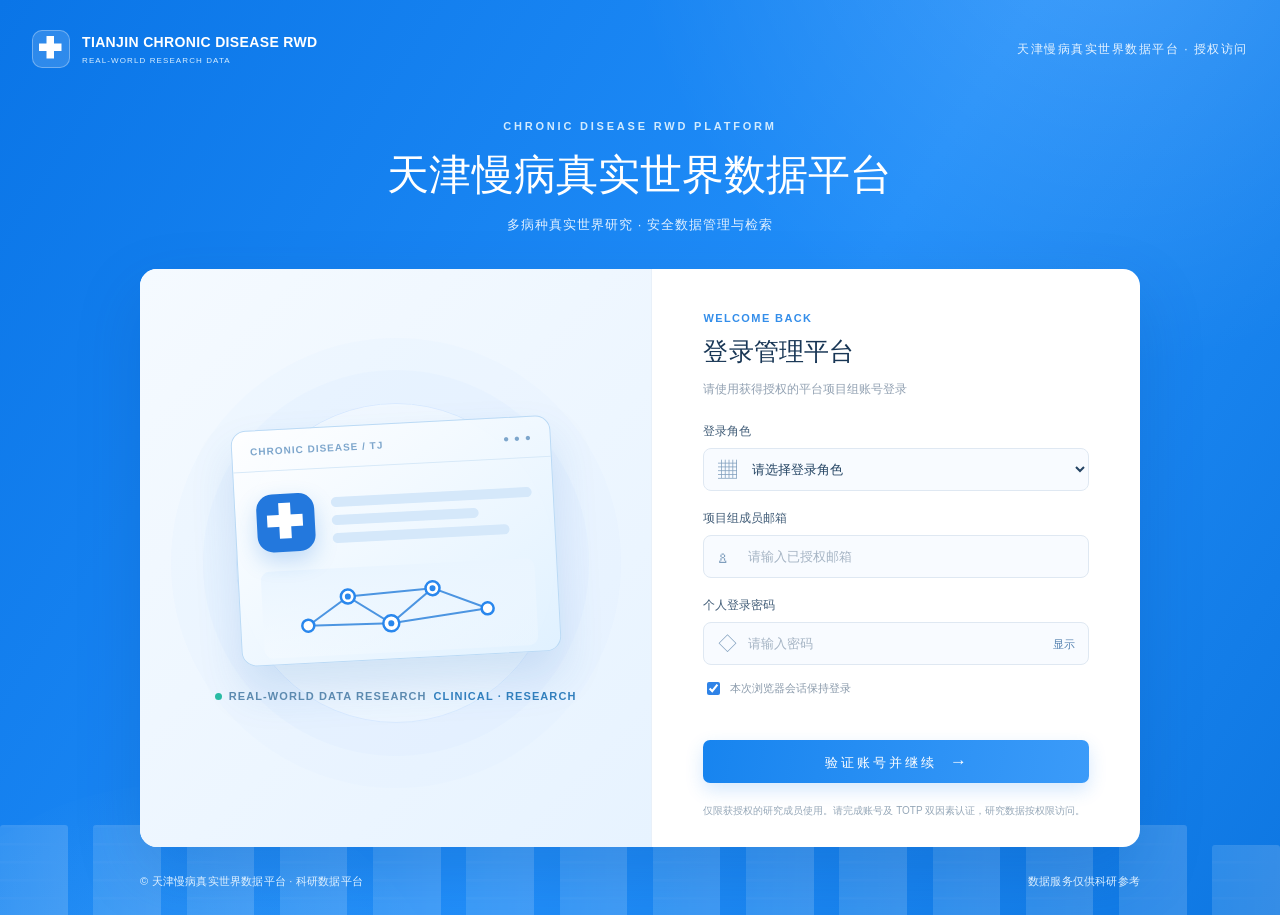
==== clinical-preview/index.html @ 1dfb53e5 "feat: rebuild clinical sample importer for exactly 50000 rows and 50 visible fields" ====
<!doctype html>
<html lang="zh-CN">
<head>
<meta charset="utf-8"><meta name="viewport" content="width=device-width, initial-scale=1">
<meta name="robots" content="noindex,nofollow"><meta name="referrer" content="no-referrer">
<meta http-equiv="Content-Security-Policy" content="default-src 'self'; script-src 'self'; style-src 'self' 'unsafe-inline'; img-src 'self' data:; connect-src https://orptyvtibzsijqcqyvee.supabase.co; object-src 'none'; base-uri 'self'; form-action 'none';">
<title>天津慢病真实世界数据平台 · 科研数据管理平台</title>
<link rel="stylesheet" href="../secure-preview/styles.css?v=clinical-preview-1">
<link rel="stylesheet" href="../local-vault/vault.css?v=clinical-preview-1">
<link rel="stylesheet" href="clinical.css?v=tj-rwd-brand-1">
</head>
<body>
<section class="login-screen" id="loginScreen" aria-labelledby="loginTitle">
  <div class="login-topline"><div class="login-top-brand"><span class="login-top-cross">✚</span><div><strong>TIANJIN CHRONIC DISEASE RWD</strong><small>REAL-WORLD RESEARCH DATA</small></div></div><span class="login-top-right">天津慢病真实世界数据平台 · 授权访问</span></div>
  <div class="login-heading"><span>CHRONIC DISEASE RWD PLATFORM</span><h1 id="loginTitle">天津慢病真实世界数据平台</h1><p>多病种真实世界研究 · 安全数据管理与检索</p></div>
  <div class="login-card">
    <div class="login-visual" aria-hidden="true">
      <div class="login-visual-glow"></div><div class="medical-panel"><div class="medical-panel-top"><span>CHRONIC DISEASE / TJ</span><span>● ● ●</span></div><div class="medical-panel-content"><div class="medical-panel-symbol">✚</div><div class="medical-panel-lines"><b></b><b></b><b></b></div></div><div class="medical-chart"><svg width="220" height="72" viewBox="0 0 220 72" xmlns="http://www.w3.org/2000/svg" aria-hidden="true"><g fill="none" stroke="#3184dc" stroke-width="2" opacity=".85"><path d="M18 48 L59 21 L101 50 L144 17 L198 40 M59 21 L144 17 M101 50 L198 40 M18 48 L101 50"/></g><g fill="#ffffff" stroke="#2987ed" stroke-width="2.5"><circle cx="18" cy="48" r="6"/><circle cx="59" cy="21" r="7"/><circle cx="101" cy="50" r="8"/><circle cx="144" cy="17" r="7"/><circle cx="198" cy="40" r="6"/></g><g fill="#2987ed"><circle cx="101" cy="50" r="3"/><circle cx="59" cy="21" r="3"/><circle cx="144" cy="17" r="3"/></g></svg></div></div>
      <div class="login-visual-footer"><span class="visual-status-dot"></span> REAL-WORLD DATA RESEARCH <span class="visual-year">CLINICAL · RESEARCH</span></div>
    </div>
    <div class="login-form-wrap">
      <div class="login-form-eyebrow">WELCOME BACK</div><h2>登录管理平台</h2><p class="login-subtitle">请使用获得授权的平台项目组账号登录</p>
      <form id="loginForm" autocomplete="on" novalidate>
        <label for="loginRole">登录角色</label><div class="login-field"><span class="field-prefix">▦</span><select id="loginRole" name="role" required><option value="" selected disabled>请选择登录角色</option><option value="project">项目组</option></select></div>
        <label for="loginUsername">项目组成员邮箱</label><div class="login-field"><span class="field-prefix">♙</span><input type="email" id="loginUsername" name="email" autocomplete="email" spellcheck="false" placeholder="请输入已授权邮箱" required maxlength="150"></div>
        <label for="loginPassword">个人登录密码</label><div class="login-field"><span class="field-prefix">◇</span><input type="password" id="loginPassword" name="password" autocomplete="current-password" placeholder="请输入密码" required><button id="togglePassword" class="login-eye" type="button" aria-label="显示密码" aria-pressed="false">显示</button></div>
        <div class="login-options"><label class="remember-label"><input type="checkbox" id="rememberSession" checked> 本次浏览器会话保持登录</label></div>
        <p class="login-error" id="loginError" role="alert" aria-live="polite"></p>
        <button class="login-submit" type="submit" id="loginSubmit">验证账号并继续 <span>→</span></button>
      </form>
      <form id="secondFactorForm" class="second-factor-form" hidden autocomplete="off" novalidate>
        <div class="second-factor-step"><span class="second-factor-step-icon">02</span><div><strong>第二步 · 验证码核验</strong><p>账号密码已验证，请输入手机身份验证器中的动态验证码。</p></div></div>
        <label for="challengeInput">手机动态验证码（TOTP）</label>
        <div id="totpSetup" class="totp-setup" hidden>
          <strong>首次登录 · 绑定手机验证器</strong>
          <p>请使用 Google Authenticator 或 Microsoft Authenticator 扫描二维码。请勿截图或向他人透露密钥。</p>
          <div id="totpQr" class="totp-qr" role="img" aria-label="手机身份验证器绑定二维码" hidden></div>
          <details class="totp-manual" id="totpManual"><summary>无法扫码？展开手动绑定密钥</summary><code id="totpSecret"></code></details>
          <p>绑定后请在下方输入验证器显示的6位数字，完成首次验证。</p>
        </div>
        <div class="captcha-box"><span class="otp-mail-hint"><span aria-hidden="true">▣</span> 在手机身份验证器中查看6位数字</span></div>
        <div class="login-field"><span class="field-prefix">▣</span><input type="text" id="challengeInput" name="otp" inputmode="numeric" pattern="[0-9]{6}" autocomplete="one-time-code" spellcheck="false" placeholder="请输入验证器显示的6位数字" maxlength="6" required></div>
        <p class="captcha-lifetime">验证码通常每30秒更新一次；输错后可使用最新一组数字重试。</p>
        <p class="login-error" id="challengeError" role="alert" aria-live="polite"></p>
        <button class="login-submit" id="secondFactorSubmit" type="submit">验证并进入 <span>→</span></button>
        <button id="returnToLogin" class="back-to-login" type="button">← 返回账号登录</button>
      </form>
      <p class="login-safety-note">仅限获授权的研究成员使用。请完成账号及 TOTP 双因素认证，研究数据按权限访问。</p>
    </div>
  </div>
  <div class="login-bottom"><span>© 天津慢病真实世界数据平台 · 科研数据平台</span><span>数据服务仅供科研参考</span></div>
  <div class="login-cityline" aria-hidden="true"><i></i><i></i><i></i><i></i><i></i><i></i><i></i><i></i><i></i><i></i><i></i><i></i><i></i><i></i></div>
</section>
<div id="app" class="app"></div>
<button id="logoutBtn" type="button" hidden>退出登录</button>
<script src="cohort-config.js?v=tj-cv-1" defer></script>
<script src="../secure-preview/vendor/qrcodegen.min.js?v=totp-svg-2" defer></script>
<script src="network-guard.js?v=tj-cv-field-fix-4" defer></script>
<script src="auth.js?v=tj-rwd-sample50000-1" defer></script>
</body>
</html>
---- secure-preview/styles.css ----
:root{--navy:#10243c;--navy2:#162e4b;--blue:#2563eb;--sky:#eaf2ff;--green:#087f65;--ink:#1b2d41;--sub:#718198;--border:#e5ebf2;--bg:#f5f8fc;--white:#fff;--shadow:0 4px 22px rgba(20,42,78,.045);font-family:Inter,"PingFang SC","Microsoft Yahei","Noto Sans SC",-apple-system,BlinkMacSystemFont,Arial,sans-serif;color:var(--ink);font-synthesis:none}
*{box-sizing:border-box}html,body{margin:0;min-height:100%;background:var(--bg)}button,input,select{font:inherit}button{cursor:pointer}button:disabled{opacity:.4;cursor:not-allowed}button:focus-visible,select:focus-visible,input:focus-visible{outline:3px solid #a1c5ff;outline-offset:2px}a{text-decoration:none;color:inherit}h1,h2,p{margin:0}select,input{min-width:0}.app{display:flex;min-height:100vh}.sidebar{background:linear-gradient(160deg,#10253e 0%,#0e2035 100%);width:258px;flex:0 0 258px;color:#e7eef9;display:flex;flex-direction:column;position:sticky;top:0;height:100vh;z-index:20}.brand{display:flex;align-items:center;gap:11px;padding:29px 23px 25px}.brand-logo{width:39px;height:39px;display:grid;place-items:center;border:1px solid rgba(129,189,246,.35);background:#20517b;border-radius:11px;box-shadow:inset 0 0 0 4px rgba(255,255,255,.025)}.brand-mark{font-size:23px;color:#d2f8f0}.brand-title{font-size:16px;letter-spacing:-.3px;font-weight:750}.brand-subtitle{font-size:10px;color:#92aac6;letter-spacing:.7px;margin-top:5px}.workspace{display:flex;align-items:center;gap:10px;margin:0 14px 32px;padding:15px 12px;border-radius:11px;background:#1a3554;border:1px solid #284362}.workspace-icon{display:grid;place-items:center;background:#244d73;border-radius:8px;width:31px;height:31px;color:#8de0d0;font-size:23px}.workspace strong,.workspace small{display:block}.workspace strong{font-size:12.5px}.workspace small{font-size:10.5px;color:#9fb8d1;margin-top:5px}.workspace-chevron{margin-left:auto;color:#a2b4c8}.nav-label{color:#6f8ba8;padding:0 27px;font-size:10px;letter-spacing:1.4px;margin-bottom:13px;font-weight:700}.navigation{display:flex;flex-direction:column;gap:5px;padding:0 13px}.nav-item{background:transparent;border:0;display:flex;align-items:center;gap:14px;color:#a9bed5;width:100%;height:47px;padding:0 16px;border-radius:9px;text-align:left;font-size:13px;font-weight:500;transition:background .15s,color .15s}.nav-ico{font-size:20px;width:20px;text-align:center;color:#8aa6c5}.nav-item.active,.nav-item:hover{background:#24456a;color:#fff}.nav-item.active{box-shadow:inset 3px 0 #73d7be}.nav-item.active .nav-ico{color:#9cffe7}.nav-arrow,.nav-count{margin-left:auto;color:#a1c1dd}.nav-count{padding:3px 7px;background:#2b4764;border-radius:5px;font-size:11px}.sidebar-bottom{margin-top:auto;padding:0 18px 18px}.source-card{padding:15px 12px;border-radius:10px;border:1px solid #294660;background:#182e49;display:flex;gap:11px;align-items:center}.source-light{width:8px;height:8px;background:#60d7b8;border-radius:50%;box-shadow:0 0 0 4px rgba(96,215,184,.12)}.source-card strong{display:block;font-size:12px}.source-card small{display:block;font-size:11px;color:#8ca9c5;margin-top:4px}.sidebar-footer{display:flex;justify-content:space-between;font-size:10px;color:#708da9;margin:19px 7px 1px}.main-shell{flex:1;min-width:0;display:flex;flex-direction:column}.topbar{background:#fff;border-bottom:1px solid #e7edf3;min-height:75px;padding:0 37px;display:flex;justify-content:space-between;align-items:center;gap:20px}.topbar-left,.topbar-right{display:flex;align-items:center;gap:12px}.breadcrumbs{font-size:12px;color:#90a0b4}.breadcrumbs span{margin:0 9px;color:#cbd3df}.breadcrumbs strong{font-weight:650;color:#40556e}.top-source{font-size:11px;color:#5f768e;display:flex;gap:8px;align-items:center;margin-right:8px}.online-dot{display:inline-block;height:7px;width:7px;border-radius:50%;background:#27b488}.top-btn{border:1px solid transparent;min-height:36px;display:inline-flex;justify-content:center;align-items:center;gap:8px;font-size:12px;padding:0 14px;border-radius:8px;font-weight:650;white-space:nowrap;transition:transform .15s,background .15s}.top-btn:hover{transform:translateY(-1px)}.primary-btn{background:#2466df;color:#fff;box-shadow:0 3px 8px rgba(36,102,223,.12)}.primary-btn:hover{background:#1655ca}.secondary-btn{background:#fff;color:#45617c;border-color:#dce5f0}.secondary-btn:hover{background:#f7faff}.main-content{padding:32px 37px 40px;flex:1;max-width:1550px;width:100%;margin:0 auto}.page{display:none}.active-page{display:block}.page-heading{display:flex;justify-content:space-between;gap:18px;align-items:center;margin-bottom:25px}.eyebrow{font-size:10px;font-weight:750;color:#6590ad;letter-spacing:1.35px;display:flex;align-items:center;gap:8px;margin-bottom:12px}.eyebrow-line{width:19px;height:2px;background:#4ba4c0;display:inline-block}.page-heading h1{font-weight:800;letter-spacing:-.7px;font-size:25px;color:#182a41}.page-heading p{font-size:12.5px;color:#8a9aaa;margin-top:10px}.research-badge{display:inline-flex;align-items:center;font-size:11px;padding:8px 13px;white-space:nowrap;color:#287566;background:#e8f6f2;border:1px solid #d3efe7;border-radius:30px;font-weight:650}.toolbar,.panel{background:#fff;border:1px solid #e5edf5;border-radius:13px;box-shadow:var(--shadow)}.context-toolbar{display:flex;align-items:center;justify-content:space-between;gap:16px;padding:16px 21px;margin-bottom:19px}.toolbar-text{font-size:12px;font-weight:750;color:#30475f}.toolbar-text .hint{font-size:11px;font-weight:400;color:#96a5b5;margin-left:13px}.field-row{display:flex;gap:14px;align-items:center}.field-row label{font-size:11px;color:#6c7d8f;display:flex;align-items:center;gap:8px;white-space:nowrap}.field-row select,.panel select,.filters-row select,.pager select{background:#fff;border:1px solid #dce6ef;border-radius:7px;padding:8px 29px 8px 11px;color:#26435d;font-size:12px;outline:none}.field-row select{min-width:106px}.kpi-grid{display:grid;grid-template-columns:repeat(4,minmax(0,1fr));gap:16px;margin-bottom:20px}.kpi-card{border:1px solid #e2eaf3;background:#fff;padding:21px 20px 18px;border-radius:13px;box-shadow:var(--shadow);min-height:166px;position:relative;overflow:hidden}.kpi-top{display:flex;justify-content:space-between;align-items:center}.kpi-tag{font-size:10px;color:#73869c;letter-spacing:.5px}.kpi-icon{display:grid;place-items:center;height:35px;width:35px;border-radius:10px;font-size:18px;background:#ecf4fe;color:#3675d9}.kpi-icon.teal{background:#e8f7f3;color:#0d9576}.kpi-icon.amber{background:#fff5e8;color:#d39024}.kpi-icon.purple{background:#f4f0ff;color:#8467c4}.kpi-value{font-size:26px;font-weight:800;letter-spacing:-.75px;color:#223d56;margin:16px 0 7px;white-space:nowrap}.kpi-bottom{display:flex;align-items:center;justify-content:space-between;gap:8px}.kpi-name{color:#718297;font-size:11px}.kpi-change{font-size:10.5px;color:#14876c;font-weight:750}.kpi-change.negative{color:#c5743a}.charts-grid{display:grid;grid-template-columns:minmax(0,1.65fr) minmax(290px,1fr);gap:19px;margin-bottom:19px}.panel{min-width:0}.chart-panel{padding:23px 24px;min-height:355px}.panel-head{display:flex;align-items:flex-start;justify-content:space-between;gap:12px;margin-bottom:20px}.panel-head h2{font-size:14.5px;color:#273f57;font-weight:750}.panel-head p{font-size:11.5px;color:#98a5b3;margin-top:7px}.panel-actions{display:flex;align-items:center;gap:8px}.mini-label{font-size:11px;color:#8b9bae}.panel select{padding:7px 24px 7px 9px;max-width:160px}.chart-legend{display:flex;gap:20px;font-size:10px;color:#6f8196;margin-bottom:11px}.chart-legend span{display:flex;gap:7px;align-items:center}.legend-dot{width:8px;height:8px;border-radius:3px;display:inline-block}.year-old{background:#c9e3ef}.year-new{background:#3077da}.bar-chart{min-height:224px;display:flex;align-items:center;justify-content:center}.bar-chart svg{width:100%;height:auto;overflow:visible}.bar-chart svg text{font-family:inherit;fill:#74879a}.bar-chart .chart-value{fill:#3c607b;font-weight:650}.donut-stack{display:flex;align-items:center;gap:18px;margin:5px 0 0}.donut-chart{width:182px;height:182px;flex:0 0 182px;border-radius:50%;display:grid;place-items:center;background:#e7ecf1}.donut-core{height:126px;width:126px;border-radius:50%;background:#fff;display:flex;flex-direction:column;align-items:center;justify-content:center;box-shadow:0 1px 7px rgba(0,0,0,.05);text-align:center}.donut-core small{font-size:10px;color:#93a1b1}.donut-core strong{font-size:16px;font-weight:800;color:#234058;margin-top:7px}.donut-legend{min-width:0;flex:1;display:flex;flex-direction:column;gap:16px}.donut-item{display:flex;align-items:start;gap:8px}.donut-item i{height:9px;width:9px;border-radius:3px;margin-top:3px;flex:0 0 9px}.donut-item .donut-label{display:block;font-size:11px;color:#667c93}.donut-item strong{display:block;font-size:14px;color:#233e59;margin-top:3px}.lower-grid{display:grid;grid-template-columns:1fr 1fr;gap:19px}.lower-grid>.panel{padding:22px 23px}.panel-tag{background:#eef5fa;color:#567d96;border-radius:6px;padding:7px 10px;font-size:10px;font-weight:650}.scope-grid{display:grid;grid-template-columns:1fr 1fr;gap:0 14px}.scope-item{padding:10px 0;border-bottom:1px solid #eff2f6;display:flex;align-items:center;justify-content:space-between}.scope-item span{font-size:11.5px;color:#8b9aae}.scope-item strong{font-size:12px;color:#334b66}.insight-list{display:flex;flex-direction:column;gap:13px}.insight-list>div{display:flex;gap:11px}.insight-icon{border-radius:6px;background:#edf6f9;color:#25839a;font-size:10px;font-weight:800;padding:6px;height:26px}.insight-list p{font-size:11.5px;color:#617891;line-height:1.8}.insight-list strong{color:#334f66}.footer{display:flex;justify-content:space-between;gap:12px;padding:18px 37px;border-top:1px solid #e7edf4;color:#a0acb9;font-size:10px}.records-panel{overflow:hidden}.record-toolbar{padding:19px 21px;display:flex;align-items:center;justify-content:space-between;gap:15px}.search-wrapper{height:39px;border:1px solid #dce5f0;border-radius:8px;display:flex;align-items:center;gap:8px;padding:0 13px;max-width:420px;width:100%;color:#8da4b6}.search-wrapper span{font-size:23px;line-height:1}.search-wrapper input{border:0;outline:none;width:100%;font-size:12px;background:transparent}.record-actions{display:flex;align-items:center;gap:8px}.filters-row{padding:0 21px 18px;display:grid;grid-template-columns:repeat(4,minmax(0,1fr));gap:12px}.filters-row label{font-size:11px;color:#8698aa;display:flex;flex-direction:column;gap:8px}.filters-row select{width:100%;min-height:37px}.table-status{background:#f8fbfe;padding:12px 22px;display:flex;align-items:center;gap:15px;border-top:1px solid #eaf0f5;border-bottom:1px solid #eaf0f5}.table-status strong{font-size:11.5px;color:#36536e}.table-status span{font-size:10.5px;color:#99a8b7}.table-scroller{width:100%;overflow-x:auto}.data-table{border-collapse:collapse;width:100%;font-size:11.5px;min-width:890px;text-align:left}.data-table th{background:#fff;color:#8292a5;font-size:10.5px;letter-spacing:.15px;font-weight:750;padding:16px 17px;white-space:nowrap;border-bottom:1px solid #e9eff5}.data-table th[data-sort]{cursor:pointer}.data-table th[data-sort]:hover{color:#2364c9}.data-table th span{color:#b8c4d0;margin-left:4px}.data-table td{padding:15px 17px;border-bottom:1px solid #edf1f5;color:#445e79;white-space:nowrap}.data-table tbody tr:hover{background:#f8fbff}.data-table tbody tr:last-child td{border-bottom:0}.data-table .code-cell{font-weight:700;font-size:10.5px;color:#63829a;letter-spacing:.4px}.disease-cell{font-weight:700;color:#294763!important}.value-cell{font-weight:750;font-variant-numeric:tabular-nums;color:#203b54!important}.ui-cell{font-size:10.5px;color:#7f91a3!important;font-variant-numeric:tabular-nums}.sex-badge,.year-badge,.status-badge{border-radius:5px;padding:5px 8px;display:inline-block;font-size:10.5px;font-weight:650}.sex-badge{color:#53728f;background:#eef4fb}.sex-badge.both{color:#087a65;background:#e9f6f1}.year-badge{background:#eff4fb;color:#516b84}.year-badge.current{color:#366aca;background:#eaf2ff}.view-btn{background:none;border:0;color:#1b6bc9;font-size:11px;font-weight:750;padding:4px}.empty-table{text-align:center;padding:65px!important;color:#8fa1b2!important}.table-footer{min-height:64px;border-top:1px solid #e9eff5;display:flex;align-items:center;justify-content:space-between;padding:12px 21px;color:#8092a5;font-size:11px;gap:15px}.pager{display:flex;align-items:center;gap:12px}.pager label{display:flex;align-items:center;gap:6px}.pager select{padding:5px}.pager-btn{height:29px;width:29px;border:1px solid #dce5f0;background:#fff;border-radius:6px;color:#58718c;font-size:18px}.compare-overview{display:grid;grid-template-columns:repeat(3,minmax(0,1fr));gap:15px;margin-bottom:18px}.compare-card{background:#fff;border-radius:12px;padding:20px 21px;border:1px solid #e4edf5}.compare-card small{display:block;font-size:11px;color:#7e91a5}.compare-card strong{display:block;margin-top:12px;font-size:23px;color:#294359}.compare-card p{font-size:11px;color:#8299ad;margin-top:8px}.compare-panel{margin-bottom:18px}.compare-panel .panel-head{padding:22px 23px 0}.compare-table{min-width:780px}.change-bars{padding:5px 24px 25px}.change-row{display:grid;grid-template-columns:145px 1fr 75px;align-items:center;gap:17px;margin:17px 0;font-size:11px;color:#57728e}.change-row strong{text-align:right;color:#355775}.change-track{height:12px;background:#edf3f9;border-radius:8px;overflow:hidden}.change-fill{height:100%;background:linear-gradient(90deg,#74b2f6,#3178d9);border-radius:8px;min-width:2px}.change-fill.down{background:linear-gradient(90deg,#50b89d,#239c83)}.delta-up{background:#fff4e6;color:#b77d20}.delta-down{background:#e7f6f1;color:#148a6c}.status-badge{font-weight:750}.dictionary-table{min-width:760px}.dictionary-table td{white-space:normal;line-height:1.8}.dictionary-table code{border-radius:5px;background:#f0f5fa;color:#346087;padding:5px 7px;font-size:11px}.notice{display:flex;gap:13px;margin-top:18px;padding:18px 19px;border:1px solid #dceaf5;border-radius:11px;background:#eef7fc;color:#577087}.notice>span{font-size:20px;color:#3982a8}.notice strong{font-size:12px;color:#355e78}.notice p{font-size:11.5px;line-height:1.9;margin-top:5px}.quality-grid{display:grid;grid-template-columns:repeat(4,minmax(0,1fr));gap:15px;margin-bottom:20px}.quality-stat{padding:21px;border-radius:12px;background:#fff;border:1px solid #e3edf5}.quality-stat small{display:block;font-size:11px;color:#8b9bab}.quality-stat strong{display:block;font-size:26px;color:#25435d;margin-top:13px}.quality-stat span{display:block;color:#8ca4b3;font-size:10px;margin-top:8px}.quality-checks{padding:3px 23px 23px}.quality-check{padding:17px 0;border-bottom:1px solid #edf2f6;display:flex;align-items:center;gap:14px}.quality-check:last-child{border:0}.quality-check .check-icon{display:grid;place-items:center;height:32px;width:32px;border-radius:50%;background:#e6f8f2;color:#078968;font-weight:750}.quality-check.warn .check-icon{background:#fff6e6;color:#b17824}.quality-check strong{font-size:12px;color:#304c65}.quality-check p{font-size:11px;line-height:1.6;color:#8ba0b1;margin-top:5px}.quality-check .check-status{margin-left:auto;font-size:10px;color:#5f9e8a;white-space:nowrap}.quality-check.warn .check-status{color:#bf8b3c}.scrim{position:fixed;inset:0;background:rgba(15,31,52,.4);z-index:29}.scrim[hidden]{display:none}.details-drawer{position:fixed;right:0;top:0;bottom:0;width:min(515px,100vw);background:#fff;box-shadow:-10px 0 40px rgba(20,41,68,.19);z-index:31;display:flex;flex-direction:column;transform:translateX(105%);transition:transform .25s ease}.details-drawer.open{transform:translateX(0)}.drawer-head{display:flex;justify-content:space-between;align-items:center;padding:27px 27px 22px;border-bottom:1px solid #e9eef4}.drawer-head small{font-size:10px;letter-spacing:1.4px;color:#86a1b6;font-weight:750}.drawer-head h2{font-size:19px;color:#233d55;margin-top:8px}.drawer-close{width:32px;height:32px;border:0;border-radius:8px;background:#f2f5f9;font-size:23px;color:#697f90}.drawer-body{padding:26px;overflow:auto;flex:1}.drawer-footer{display:flex;justify-content:space-between;gap:10px;border-top:1px solid #e8edf4;padding:18px 25px}.detail-id{font-size:11px;font-weight:750;letter-spacing:.8px;color:#5b94bc}.detail-title{font-size:22px;color:#254360;margin:11px 0}.detail-sub{font-size:12px;color:#8496a8}.detail-value-card{padding:22px;background:#f0f6fd;border-radius:12px;margin:22px 0}.detail-value-card small{font-size:11px;color:#7894ad}.detail-value-card strong{font-size:29px;color:#1f577c;display:block;margin:11px 0}.detail-range{font-size:11px;color:#637f99}.detail-field-heading{font-size:12px;font-weight:750;color:#486783;margin-bottom:11px}.detail-field{display:grid;grid-template-columns:155px 1fr;gap:12px;padding:11px 0;border-bottom:1px solid #eef3f7;font-size:11px;word-break:break-all}.detail-field span{color:#90a1b0}.detail-field strong{color:#3b566f;font-weight:600}.detail-note{font-size:11px;color:#788e9c;background:#f6f9fc;border-radius:8px;padding:12px;line-height:1.8;margin-top:18px}.toast{position:fixed;right:28px;bottom:26px;background:#152f49;color:white;border-radius:9px;padding:12px 18px;font-size:12px;box-shadow:0 8px 25px rgba(10,36,68,.18);opacity:0;pointer-events:none;transform:translateY(8px);transition:opacity .2s,transform .2s;z-index:60}.toast.visible{opacity:1;transform:translateY(0)}.loading{padding:35px;font-size:12px;color:#879aac}.mobile-menu{display:none}.icon-button{border:0;background:none;color:#365875;font-size:20px}@media(max-width:1180px){.sidebar{width:225px;flex-basis:225px}.main-content{padding:26px}.topbar{padding:0 26px}.kpi-grid{grid-template-columns:repeat(2,1fr)}.charts-grid{grid-template-columns:1fr}.donut-stack{justify-content:center}.footer{padding:18px 26px}}@media(max-width:760px){.sidebar{position:fixed;left:0;top:0;transform:translateX(-105%);transition:transform .2s;box-shadow:12px 0 35px rgba(0,0,0,.1)}.sidebar.mobile-open{transform:translateX(0)}.mobile-menu{display:block}.topbar{padding:0 16px;min-height:65px}.top-source,.top-btn#\importBtn{display:none}.topbar-right{gap:6px}.top-btn{padding:0 11px}.main-content{padding:25px 15px}.page-heading{align-items:flex-start}.page-heading h1{font-size:22px}.research-badge{font-size:9px}.context-toolbar{align-items:stretch;flex-direction:column}.toolbar-text .hint{display:block;margin:7px 0 0}.field-row{justify-content:space-between}.field-row label{flex:1}.field-row select{flex:1;min-width:0}.kpi-grid{gap:10px}.kpi-card{padding:16px 14px;min-height:144px}.kpi-value{font-size:21px}.chart-panel{padding:18px 15px}.donut-stack{gap:11px}.donut-chart{height:154px;width:154px;flex-basis:154px}.donut-core{height:108px;width:108px}.lower-grid,.quality-grid{grid-template-columns:1fr}.filters-row{grid-template-columns:repeat(2,1fr)}.record-toolbar{flex-direction:column;align-items:stretch}.search-wrapper{max-width:none}.record-actions{justify-content:flex-end}.compare-overview{grid-template-columns:1fr}.change-row{grid-template-columns:92px 1fr 65px;gap:10px}.footer{padding:17px;display:block;line-height:2}.table-status{flex-direction:column;align-items:flex-start;gap:5px}.table-footer{flex-wrap:wrap}.sidebar.mobile-open:after{content:"";display:none}}@media(max-width:440px){.page-heading .research-badge{display:none}.brand{padding-top:21px}.donut-stack{flex-direction:column}.donut-legend{flex-direction:row;flex-wrap:wrap;justify-content:center;gap:9px}.donut-item{min-width:100px}.kpi-name{font-size:10px}.kpi-value{font-size:19px}.kpi-icon{width:28px;height:28px}}
/* 在窄屏中保留 CSV 导入入口，节省标题栏宽度 */
@media(max-width:760px){
  .top-btn#importBtn{display:inline-flex;width:37px;padding:0;font-size:0}
  .top-btn#importBtn span{font-size:19px}
}


/* GBD Research Hub · static-site project login overlay */
html:not(.authenticated) .app,
html:not(.authenticated) .scrim,
html:not(.authenticated) .details-drawer,
html:not(.authenticated) .toast{display:none!important}
html.authenticated .login-screen{display:none!important}
.login-screen{position:relative;isolation:isolate;min-height:100svh;display:flex;flex-direction:column;align-items:center;padding:30px 32px 26px;color:#fff;overflow:hidden;background:linear-gradient(122deg,#0a75e7 0%,#218ef9 56%,#0e77e2 100%)}
.login-screen:before{content:"";position:absolute;z-index:-2;width:950px;height:950px;border-radius:50%;top:-590px;right:-300px;background:radial-gradient(circle,rgba(255,255,255,.15),transparent 72%)}
.login-screen:after{content:"";position:absolute;z-index:-2;width:600px;height:600px;border-radius:50%;bottom:-470px;left:-130px;background:radial-gradient(circle,rgba(138,215,254,.2),transparent 75%)}
.login-topline{width:min(1250px,100%);display:flex;justify-content:space-between;align-items:center;gap:16px}
.login-top-brand{display:flex;gap:12px;align-items:center}
.login-top-cross{height:38px;width:38px;border:1px solid rgba(255,255,255,.32);background:rgba(255,255,255,.14);border-radius:10px;font-size:24px;display:grid;place-items:center}
.login-top-brand strong{display:block;font-size:14px;letter-spacing:1.6px}
.login-top-brand small{display:block;font-size:8px;letter-spacing:1.7px;margin-top:3px;color:#d6edff}
.login-top-right{font-size:12px;letter-spacing:1.5px;color:#e6f3ff}
.login-heading{text-align:center;position:relative;z-index:1;margin:48px 0 35px}
.login-heading>span{font-size:11px;font-weight:700;letter-spacing:2.8px;color:#d1ebff}
.login-heading h1{font-size:clamp(27px,3.3vw,43px);letter-spacing:2px;color:#fff;font-weight:800;margin:12px 0}
.login-heading p{color:#e1f0ff;font-size:13px;letter-spacing:1px}
.login-card{width:min(1000px,100%);border-radius:17px;background:#fff;box-shadow:0 25px 65px rgba(4,60,139,.17);display:grid;grid-template-columns:1.05fr 1fr;overflow:hidden;position:relative;z-index:1;min-height:505px;color:#1d354d}
.login-visual{position:relative;background:linear-gradient(135deg,#f5faff 0%,#e7f3ff 100%);display:flex;flex-direction:column;align-items:center;justify-content:center;min-width:0;padding:35px 23px 25px;border-right:1px solid #e8f0f9}
.login-visual-glow{position:absolute;width:320px;height:320px;border-radius:50%;border:1px solid #d9eaff;box-shadow:0 0 0 33px rgba(194,220,250,.11),0 0 0 65px rgba(194,220,250,.09)}
.medical-panel{width:min(320px,90%);height:236px;border:1px solid #bbdaf5;position:relative;border-radius:15px;z-index:1;background:linear-gradient(145deg,rgba(255,255,255,.95),rgba(224,241,255,.92));box-shadow:0 24px 44px rgba(41,113,189,.15);transform:rotate(-3deg)}
.medical-panel-top{height:41px;border-bottom:1px solid #d7e9f8;display:flex;justify-content:space-between;align-items:center;padding:0 18px;font-size:10px;color:#7da6cc;font-weight:800;letter-spacing:1px}
.medical-panel-content{display:flex;align-items:center;gap:17px;padding:23px 21px 4px}
.medical-panel-symbol{width:58px;height:58px;display:grid;place-items:center;border-radius:16px;background:#2378dd;color:#fff;font-size:38px;box-shadow:0 9px 21px rgba(40,128,223,.25)}
.medical-panel-lines{display:flex;flex-direction:column;gap:8px;flex:1}
.medical-panel-lines b{height:10px;background:#d5e8fa;border-radius:5px}
.medical-panel-lines b:nth-child(2){width:73%}
.medical-panel-lines b:nth-child(3){width:88%}
.medical-chart{margin:15px 22px;border-radius:9px;background:linear-gradient(180deg,#eaf5ff,rgba(255,255,255,.2));height:87px;display:flex;justify-content:center;align-items:center;overflow:hidden}
.medical-chart svg{max-width:95%}
.login-visual-footer{position:relative;z-index:2;margin-top:31px;font-size:10px;color:#5c8ab0;font-weight:750;letter-spacing:1.1px;text-align:center;display:flex;align-items:center;gap:7px;flex-wrap:wrap;justify-content:center}
.visual-year{color:#317fbd}
.visual-status-dot{height:7px;width:7px;border-radius:50%;background:#29bba4}
.login-form-wrap{padding:43px clamp(24px,4vw,60px) 27px;min-width:0}
.login-form-eyebrow{font-size:11px;font-weight:800;letter-spacing:1.4px;color:#348eea;margin-bottom:11px}
.login-form-wrap h2{font-size:25px;font-weight:800;letter-spacing:.2px;color:#183655}
.login-subtitle{font-size:12px;color:#92a1b2;line-height:1.7;margin:11px 0 24px}
#loginForm>label{display:block;color:#405c77;font-size:12px;font-weight:700;margin-bottom:8px}
.login-field{position:relative;display:flex;align-items:center;margin-bottom:19px}
.login-field input,.login-field select{height:43px;width:100%;border-radius:8px;border:1px solid #dfe8f2;background:#f8fbff;color:#244463;outline:none;padding:0 44px;font-size:13px;transition:border-color .2s,box-shadow .2s}
.login-field input:focus,.login-field select:focus{border-color:#419bfa;box-shadow:0 0 0 3px rgba(40,132,240,.13)}
.login-field input::placeholder{color:#a5b4c4}
.login-field .field-prefix{position:absolute;left:15px;color:#7f9ebd;font-size:19px;pointer-events:none}
.login-eye{border:0;background:transparent;color:#5884b1;position:absolute;right:11px;top:5px;height:34px;padding:0 3px;font-size:11px}
.login-options{margin:-5px 0 14px}
.remember-label{display:flex;gap:7px;align-items:center;font-size:11px;color:#8a9aab;cursor:pointer}
.remember-label input{accent-color:#2f83e7}
.login-error{min-height:19px;font-size:11px;color:#be394b;line-height:1.5;margin-bottom:9px}
.login-submit{height:43px;width:100%;background:linear-gradient(100deg,#1784ef,#3b9bf9);color:#fff;border:0;border-radius:7px;letter-spacing:3px;font-weight:750;font-size:13px;box-shadow:0 7px 18px rgba(30,133,244,.19)}
.login-submit span{letter-spacing:0;margin-left:6px;font-size:17px}
.login-submit:hover:not(:disabled){background:linear-gradient(100deg,#126dcd,#2488e8)}
.login-submit:disabled{opacity:.65;cursor:wait}
.login-safety-note{font-size:10px;color:#95a7b8;line-height:1.75;margin-top:19px}
.login-safety-note strong{font-weight:700;color:#718fa6}
.login-bottom{display:flex;justify-content:space-between;width:min(1000px,100%);margin-top:27px;font-size:11px;color:#e0f1ff;letter-spacing:.2px;z-index:1}
.login-cityline{position:absolute;left:0;right:0;bottom:0;height:200px;display:flex;gap:2%;align-items:flex-end;z-index:-1;opacity:.16;pointer-events:none}
.login-cityline i{flex:1;display:block;background:repeating-linear-gradient(0deg,transparent 0,transparent 15px,rgba(255,255,255,.65) 16px,rgba(255,255,255,.65) 18px),linear-gradient(90deg,#c8ebff,#fff);height:45%;border-radius:3px 3px 0 0}
.login-cityline i:nth-child(3n){height:80%}.login-cityline i:nth-child(4n){height:64%}.login-cityline i:nth-child(5n){height:100%}
.login-cityline i:nth-child(7n){height:35%}
.user-pill{font-size:11px;display:inline-flex;align-items:center;gap:7px;color:#56718c;white-space:nowrap}
.user-avatar{width:24px;height:24px;border-radius:7px;background:#e9f6f2;display:grid;place-items:center;color:#148b72;font-weight:800;font-size:12px}
.logout-btn{color:#5f7c96;min-height:31px;padding:0 11px}
@media(max-width:780px){
  .login-screen{padding:21px 18px 30px}
  .login-heading{margin:37px 0 24px}
  .login-card{max-width:500px;grid-template-columns:1fr}
  .login-visual{min-height:170px;overflow:hidden;padding:16px}
  .login-visual-glow{width:220px;height:220px}
  .medical-panel{height:125px;width:190px;transform:rotate(-4deg);margin-top:-6px}
  .medical-panel-top{height:27px;font-size:7px}
  .medical-panel-content{gap:9px;padding:13px}
  .medical-panel-symbol{width:31px;height:31px;font-size:20px;border-radius:8px}
  .medical-panel-lines{gap:5px}.medical-panel-lines b{height:6px}
  .medical-chart{height:27px;margin:0 13px}.medical-chart svg{height:35px}
  .login-visual-footer{margin-top:13px;font-size:8px}
  .login-form-wrap{padding:27px 30px 31px}
  .login-top-right{display:none}
  .login-bottom{max-width:500px;font-size:10px}
}
@media(max-width:520px){
 .login-heading h1{font-size:25px;letter-spacing:.2px}
 .login-heading p{font-size:11px;line-height:1.7}
 .login-top-brand strong{font-size:12px}
 .login-form-wrap{padding:25px 22px}
 .login-visual{min-height:140px}
 .login-bottom{flex-direction:column;gap:5px;text-align:center}
 .user-pill{display:none}
 .topbar{gap:5px}
 .logout-btn{font-size:10px;padding:0 7px}
}


/* Second-stage on-page challenge. UI only; not server-side MFA. */
.top-btn[hidden],.login-form-wrap form[hidden]{display:none!important}
.second-factor-form{animation:challenge-enter .18s ease-out}
@keyframes challenge-enter{from{opacity:.7;transform:translateY(6px)}to{opacity:1;transform:translateY(0)}}
.second-factor-step{display:flex;gap:11px;align-items:flex-start;padding:12px 13px;background:#eff7ff;border:1px solid #d9eafa;border-radius:9px;margin-bottom:21px}
.second-factor-step-icon{display:grid;place-items:center;flex:0 0 30px;height:30px;background:#277fe1;color:#fff;font-size:11px;font-weight:800;border-radius:8px}
.second-factor-step strong{display:block;color:#244b70;font-size:12px;margin-top:1px}
.second-factor-step p{color:#7c97ae;font-size:10px;line-height:1.7;margin-top:4px}
.second-factor-form>label{display:block;color:#405c77;font-size:12px;font-weight:700;margin-bottom:8px}
.captcha-box{display:flex;align-items:center;justify-content:space-between;border-radius:9px;border:1px solid #d8e8f6;background:linear-gradient(110deg,#e7f3ff,#f5faff);margin-bottom:14px;padding:10px 13px;gap:8px}
.captcha-code{color:#245d9a;user-select:none;font-size:23px;line-height:1;letter-spacing:5px;font-family:"Trebuchet MS",Georgia,serif;font-weight:800;font-style:italic;text-decoration:underline wavy rgba(54,122,197,.28);text-underline-offset:5px;white-space:nowrap}
.captcha-refresh{background:#fff;border:1px solid #cbdff0;border-radius:7px;padding:7px 11px;color:#3275b1;font-size:11px;white-space:nowrap}
.captcha-refresh:hover{background:#e9f4ff}
.captcha-lifetime{color:#97a8b8;font-size:10.5px;margin-top:-8px;margin-bottom:15px}
.back-to-login{background:transparent;color:#688bad;border:0;display:block;margin:15px auto 0;font-size:11px}
.back-to-login:hover{color:#246ec3}


/* Server-verified email code: no code is displayed inside the browser UI. */
.otp-mail-hint{font-size:11px;color:#3574a8;display:flex;gap:9px;align-items:center;line-height:1.55}
.otp-mail-hint span{font-size:20px;color:#2e7ed0}


/* Native TOTP enrollment shown only during first sign-in. */
.totp-setup[hidden]{display:none!important}
.totp-setup{margin:0 0 15px;padding:13px;background:#f0f7ff;border:1px solid #d9eafa;border-radius:10px;color:#335574;line-height:1.7}
.totp-setup>strong{display:block;font-size:12px;color:#2564a6;margin-bottom:5px}
.totp-setup p{font-size:11px;line-height:1.7;color:#587c9c;margin:6px 0}
.totp-setup img{display:block;margin:11px auto;padding:8px;background:#fff;border:1px solid #d9e9f6;border-radius:10px;max-width:100%;object-fit:contain}
.totp-setup img[hidden]{display:none}
.totp-manual{margin:9px 0;padding:9px;background:#fff;border:1px solid #d6e7f5;border-radius:7px;overflow-wrap:anywhere}
.totp-manual span{display:block;color:#567c9a;font-size:10px}
.totp-manual code{display:block;margin-top:5px;font-size:11px;color:#265d93;letter-spacing:1px;user-select:all}

/* QR is rendered locally from the authenticated TOTP provisioning URI.
   The secret is not sent to any external service. */
.totp-qr[hidden]{display:none!important}
.totp-qr{display:flex;align-items:center;justify-content:center;margin:14px auto;padding:12px;background:#fff;border:1px solid #d4e5f5;border-radius:12px;width:max-content;max-width:100%;min-width:218px;min-height:218px;box-shadow:0 4px 15px rgba(25,66,113,.07)}
.totp-qr canvas,.totp-qr img{width:192px!important;height:192px!important;max-width:100%;object-fit:contain;margin:0!important;border:0!important;padding:0!important;border-radius:0!important}

.totp-manual summary{cursor:pointer;font-size:11px;font-weight:700;color:#2f6caa;line-height:1.6}
.totp-manual summary:hover{color:#14528e}
.totp-manual code{overflow-wrap:anywhere}

/* Native SVG QR: no canvas, no image data URI, no remote QR requests. */
.totp-qr svg{display:block;width:232px;height:232px;max-width:100%;flex-shrink:0;shape-rendering:crispEdges}
---- local-vault/vault.css ----
/* Local Clinical Vault — standalone clinical workspace styles.
   No patient data or data-derived schema is included in this stylesheet. */
.vault-shell{min-height:100vh;display:flex!important;background:#f4f7fb;font-family:Inter,"Microsoft Yahei","PingFang SC",system-ui,sans-serif;color:#19334a}
.vault-sidebar{width:244px;min-width:244px;background:linear-gradient(180deg,#112a46,#0a1c32);min-height:100vh;color:#d7e5f5;padding:24px 15px;position:sticky;top:0;align-self:flex-start;display:flex;flex-direction:column;gap:7px}
.vault-brand{display:flex;gap:12px;align-items:center;padding:5px 8px 32px;border-bottom:1px solid #30475e}
.vault-brand strong{display:block;font-size:17px;letter-spacing:.1px;color:#fff}
.vault-brand small{display:block;font-size:10px;color:#98b0cd;margin-top:4px;letter-spacing:1px}
.vault-logo{width:38px;height:38px;display:grid;place-items:center;border-radius:12px;background:linear-gradient(140deg,#5bb1f5,#2972ca);font-size:22px;color:#fff}
.vault-navtitle{font-size:11px;color:#8da8c6;letter-spacing:1px;margin:25px 8px 8px}
.vault-nav{display:block;border:0;background:transparent;color:#c5d7eb;text-align:left;width:100%;border-radius:9px;padding:13px 14px;font-size:13px;transition:background .15s}
.vault-nav:hover{background:#1d3d60}.vault-nav.active{background:#2770b7;color:#fff;font-weight:700}
.vault-bottom{font-size:11px;line-height:1.6;color:#9db8d2;margin-top:auto;border-top:1px solid #29445f;padding:19px 6px 4px;display:flex;gap:8px;align-items:center}
.vault-dot{display:inline-block;width:7px;height:7px;border-radius:50%;background:#1db68e;box-shadow:0 0 0 3px rgba(35,201,151,.1);flex-shrink:0}
.vault-right{flex:1;min-width:0;min-height:100vh}
.vault-top{height:77px;display:flex;align-items:center;justify-content:space-between;padding:12px 29px;background:#fff;border-bottom:1px solid #e6edf5;gap:16px}
.vault-top small{font-size:11px;display:block;color:#8191a5;margin-bottom:4px}
.vault-top strong{font-size:17px;color:#143452}
.vault-actions{display:flex;gap:10px;align-items:center}
.vault-shield{display:flex;gap:8px;align-items:center;font-size:11px;color:#387568;background:#eefaf6;padding:9px 12px;border-radius:20px;white-space:nowrap}
.vault-main{max-width:1530px;margin:0 auto;padding:27px 30px 40px}
.vault-hero{display:flex;align-items:center;justify-content:space-between;gap:16px;padding:32px 38px;border-radius:16px;background:linear-gradient(118deg,#153c62,#1e6193 80%,#357db4);color:#fff;box-shadow:0 13px 35px rgba(32,86,130,.12)}
.vault-eyebrow{font-size:10px;letter-spacing:1.8px;color:#b3dcf5;font-weight:700;margin-bottom:11px}
.vault-hero h1{font-size:26px;line-height:1.4;margin:0 0 8px;color:#fff}
.vault-hero p{font-size:12px;color:#d0e4f5;line-height:1.7}
.vault-hero-chip{font-size:11px;font-weight:700;letter-spacing:.8px;border:1px solid rgba(255,255,255,.4);background:rgba(255,255,255,.09);padding:11px;border-radius:30px;white-space:nowrap}
.vault-warning{margin:18px 0 22px;border:1px solid #d9e9eb;background:#eef9fa;border-radius:10px;color:#366b75;padding:15px 17px;font-size:12px;line-height:1.8}
.vault-uploader{display:flex;align-items:center;gap:20px;background:#fff;border:1.5px dashed #98c0e2;border-radius:14px;padding:28px;margin-bottom:25px;min-height:155px}
.vault-uploader>div:nth-child(2){flex:1;min-width:0}
.vault-uploader strong{font-size:16px}.vault-uploader p{font-size:12px;color:#7e91a9;margin:7px 0}
.vault-upload-icon{border-radius:50%;width:56px;height:56px;display:grid;place-items:center;background:#eaf4ff;color:#256fba;font-size:30px;flex:0 0 56px}
#loadStatus{font-size:12px;color:#267cb7;line-height:1.6;margin-top:9px}#loadStatus.has-error{color:#c13a38}
.vault-progress{height:6px;background:#e3eff8;border-radius:5px;overflow:hidden;max-width:460px;margin-top:11px}
.vault-progress>div{height:100%;width:0;background:#2384c8;transition:width .25s}
.vault-primary{display:inline-flex;align-items:center;justify-content:center;border:1px solid #2676c1;border-radius:8px;background:#287ccd;color:white;padding:10px 17px;font-size:12px;font-weight:700;cursor:pointer}
.vault-pick{white-space:nowrap}.vault-primary:hover{background:#1769b2}
.vault-outline{border:1px solid #d7e2ed;background:#fff;color:#325b79;border-radius:7px;padding:9px 13px;font-size:12px;font-weight:600;cursor:pointer}
.vault-outline:hover:not(:disabled){background:#eff5fb;border-color:#b5ccdd}
.vault-outline:disabled{opacity:.45;cursor:not-allowed}
.vault-stats{display:grid;grid-template-columns:repeat(4,minmax(0,1fr));gap:15px;margin:21px 0}
.vault-stat{background:#fff;border:1px solid #e3eaf3;border-radius:13px;padding:20px 21px;box-shadow:0 3px 15px rgba(24,56,94,.025)}
.vault-stat small,.vault-stat span{display:block;color:#8594a8;font-size:11px}
.vault-stat strong{display:block;font-size:26px;font-variant-numeric:tabular-nums;color:#204c77;margin:8px 0}
.vault-pane{display:none}.vault-pane.active{display:block}
.vault-block{background:#fff;border:1px solid #e4ebf3;border-radius:13px;padding:23px 25px;margin-bottom:18px;box-shadow:0 5px 18px rgba(20,48,75,.025)}
.vault-block-head{display:flex;align-items:center;justify-content:space-between;gap:15px;margin-bottom:22px}
.vault-block-head h2{font-size:17px;color:#173d5d;margin:0 0 6px}
.vault-block-head p{font-size:12px;color:#8495aa;margin:0;line-height:1.6}
.vault-select,.vault-input{border:1px solid #d9e4ee;border-radius:8px;padding:10px 11px;font-size:12px;background:#fff;color:#2a4964;min-width:0;max-width:100%;outline-offset:2px}
.vault-select{max-width:310px}.vault-input{max-width:100%;width:240px}
.vault-filter{display:grid;grid-template-columns:minmax(140px,2fr) minmax(100px,1fr) minmax(140px,1.6fr) 39px;gap:9px;align-items:center;margin:10px 0}
.vault-filter .vault-input{width:100%}
.vault-search-actions{display:flex;gap:9px;margin-top:16px}
.vault-muted{font-size:12px;color:#8698ac;line-height:1.6}
.vault-options{display:flex;align-items:center;gap:12px;flex-wrap:wrap;margin:13px 0 16px;font-size:12px;color:#58718b}
.vault-options label{display:flex;gap:8px;align-items:center}
.vault-options .vault-select{max-width:230px}
.vault-chips{display:flex;flex-wrap:wrap;gap:7px}
.vault-chips button{border:1px solid #d4e6f4;border-radius:25px;background:#eaf4fc;color:#336d9d;padding:7px 10px;font-size:11px;max-width:220px;overflow:hidden;text-overflow:ellipsis;white-space:nowrap}
.vault-table-scroll{overflow:auto;max-height:530px;border:1px solid #edf1f6;border-radius:9px}
.vault-table{border-collapse:collapse;width:100%;font-size:12px;table-layout:auto}
.vault-table th{position:sticky;top:0;background:#f2f7fb;color:#50708c;text-align:left;font-weight:700;padding:11px 12px;white-space:nowrap;border-bottom:1px solid #e2eaf3}
.vault-table td{padding:10px 12px;border-bottom:1px solid #eef2f7;color:#355269;max-width:300px;overflow:hidden;text-overflow:ellipsis;white-space:nowrap}
.vault-table tr:hover td{background:#f8fbfe}.vault-rowid{color:#7f96ac!important;font-variant-numeric:tabular-nums}
.vault-na{font-style:normal;font-size:10px;color:#9bacbd;background:#f1f4f6;border-radius:5px;padding:3px 5px}
.vault-pagination{display:flex;justify-content:space-between;align-items:center;gap:12px;margin-top:16px;font-size:12px;color:#7087a0}
.vault-pagination>div{display:flex;gap:7px}
.vault-chart-summary{color:#6083a1;font-size:12px;margin-bottom:17px}
.vault-chart{min-height:170px}
.vault-plot{display:grid;gap:9px}
.vault-bar{display:grid;grid-template-columns:minmax(90px,180px) minmax(110px,1fr) 65px;align-items:center;gap:10px;font-size:12px;color:#58708b}
.vault-bar>span{white-space:nowrap;overflow:hidden;text-overflow:ellipsis}
.vault-bar-track{height:16px;background:#eef4fa;border-radius:4px;overflow:hidden}
.vault-bar-track>div{height:100%;border-radius:4px;background:linear-gradient(90deg,#347fc6,#5aafd0)}
.vault-bar strong{font-size:11px;font-variant-numeric:tabular-nums;text-align:right}
.vault-notes{display:grid;grid-template-columns:repeat(3,minmax(0,1fr));gap:12px}
.vault-note{border:1px solid #e6eef6;background:#f8fbff;border-radius:10px;padding:15px;min-width:0}
.vault-note strong{display:block;color:#637d93;font-size:11px;margin-bottom:8px}
.vault-note b{display:block;color:#1f537d;font-size:18px;overflow-wrap:anywhere}
.vault-note small{display:block;color:#95a4b5;font-size:11px;line-height:1.6;margin-top:9px}
#dictSearch{width:290px;margin-bottom:14px}
.vault-footer{text-align:center;margin-top:28px;color:#91a2b2;font-size:11px;padding:15px}
[hidden]{display:none!important}
@media(max-width:1000px){.vault-sidebar{width:72px;min-width:72px;padding:15px 8px}.vault-brand strong,.vault-brand small,.vault-navtitle,.vault-bottom{display:none}.vault-brand{padding:9px 4px 18px}.vault-nav{font-size:0;text-align:center;padding:15px 0}.vault-nav::first-letter{font-size:21px}.vault-main{padding:20px}.vault-notes{grid-template-columns:repeat(2,minmax(0,1fr))}}
@media(max-width:690px){.vault-shell{display:block!important}.vault-sidebar{position:static;width:100%;height:auto;min-height:0;flex-direction:row;align-items:center;overflow-x:auto;padding:8px}.vault-brand{padding:0 8px;border:0}.vault-nav{min-width:56px;width:auto}.vault-top{height:auto;padding:14px;flex-wrap:wrap}.vault-main{padding:13px}.vault-hero{padding:23px;flex-wrap:wrap}.vault-hero h1{font-size:22px}.vault-hero-chip{display:none}.vault-shield{display:none}.vault-stats{grid-template-columns:repeat(2,minmax(0,1fr))}.vault-uploader{flex-wrap:wrap}.vault-block{padding:16px}.vault-block-head{flex-wrap:wrap}.vault-filter{grid-template-columns:1fr 1fr}.vault-notes{grid-template-columns:1fr}.vault-bar{grid-template-columns:80px minmax(80px,1fr) 55px}}
---- clinical-preview/clinical.css ----
/* Extra styles only for the synthetic clinical-database test page. */
.clinical-caution{margin:18px 0 22px;border:1px solid #d8e7f4;background:#edf6ff;border-radius:11px;padding:14px 18px;font-size:12px;line-height:1.9;color:#466781}
.clinical-caution strong{color:#286a9e}
.clinical-error{margin:16px 0;border:1px solid #f0c5c5;background:#fff3f3;color:#a73535;border-radius:9px;padding:13px 18px;font-size:13px;line-height:1.6}
.clinical-loading{background:#fff;padding:32px;text-align:center;color:#61829d;border:1px solid #e1edf6;border-radius:11px;font-size:13px}
.clinical-muted{color:#8aa0b3;font-size:12px;padding:12px 0}
.clinical-filters{display:flex;gap:12px;flex-wrap:wrap;align-items:flex-end}
.clinical-filters label{display:flex;flex-direction:column;gap:7px;color:#597790;font-size:12px;font-weight:600}
.clinical-filters label .vault-input,.clinical-filters label .vault-select{width:140px;max-width:100%}
.clinical-filters button{min-height:36px}
.clinical-security{display:grid;grid-template-columns:repeat(2,minmax(0,1fr));gap:13px}
.clinical-security article{border:1px solid #e2eaf2;background:#f8fbff;border-radius:10px;padding:21px}
.clinical-security article strong{color:#224e73;font-size:14px}
.clinical-security article p{font-size:12px;color:#677e93;line-height:1.85;margin:11px 0 0}
#tableBody td{font-variant-numeric:tabular-nums}
#tableHead th{background:#edf4fa}
#bars{margin:17px 0 6px;min-height:125px}
#statMatched{color:#2586a6}
#workspace[hidden],#loading[hidden]{display:none!important}
@media(max-width:690px){
 .clinical-filters{display:grid;grid-template-columns:1fr 1fr}
 .clinical-filters label .vault-input,.clinical-filters label .vault-select{width:100%}
 .clinical-security{grid-template-columns:1fr}
 .clinical-filters .vault-primary,.clinical-filters .vault-outline{width:100%}
}

/* Tianjin chronic disease real-world data visual identity */
:root{--tj-navy:#17334a;--tj-red:#4979c8;--tj-teal:#268c91;--tj-soft:#f6f8fb}
.vault-shell{background:#f5f7fa}
.vault-sidebar{background:linear-gradient(175deg,#142f45 0%,#153d4e 55%,#102938 100%)}
.vault-logo{background:linear-gradient(140deg,#377fc6,#3d60b5);font-size:25px;box-shadow:0 4px 14px rgba(58,113,194,.24)}
.vault-brand strong{font-size:14px;line-height:1.5;max-width:170px}
.vault-nav.active{background:linear-gradient(90deg,#3a77bd,#32649c)}
.vault-nav:hover{background:#234957}
.vault-hero{position:relative;overflow:hidden;background:linear-gradient(112deg,#183c65 0%,#245882 60%,#207f83 100%);padding:39px 38px}
.vault-hero:after{content:"";position:absolute;pointer-events:none;top:17px;right:-6px;width:360px;height:132px;opacity:.20;background-repeat:no-repeat;background-position:center;background-size:contain;background-image:url("data:image/svg+xml,%3Csvg%20xmlns%3D%22http%3A%2F%2Fwww.w3.org%2F2000%2Fsvg%22%20width%3D%22380%22%20height%3D%22132%22%20viewBox%3D%220%200%20380%20132%22%3E%3Cg%20stroke%3D%22%23ffffff%22%20stroke-opacity%3D%22.78%22%20stroke-width%3D%222%22%20fill%3D%22none%22%3E%3Cpath%20d%3D%22M18%2089%20L91%2029%20L155%2082%20L235%2027%20L340%2069%20M91%2029%20L235%2027%20M155%2082%20L340%2069%20M18%2089%20L155%2082%22%2F%3E%3C%2Fg%3E%3Cg%20fill%3D%22%23ffffff%22%3E%3Ccircle%20cx%3D%2218%22%20cy%3D%2289%22%20r%3D%227%22%2F%3E%3Ccircle%20cx%3D%2291%22%20cy%3D%2229%22%20r%3D%2210%22%2F%3E%3Ccircle%20cx%3D%22155%22%20cy%3D%2282%22%20r%3D%229%22%2F%3E%3Ccircle%20cx%3D%22235%22%20cy%3D%2227%22%20r%3D%2210%22%2F%3E%3Ccircle%20cx%3D%22340%22%20cy%3D%2269%22%20r%3D%228%22%2F%3E%3C%2Fg%3E%3C%2Fsvg%3E")}
.vault-hero h1{font-weight:760;font-size:29px;letter-spacing:.15px}
.vault-eyebrow{color:#b9e7df}
.vault-hero-chip{position:relative;z-index:1;background:rgba(255,255,255,.12);border-color:rgba(255,255,255,.34)}
.vault-stat strong{color:#1f5262}
#statMatched{color:#326bb0}
.vault-block-head h2{color:#1e4c60}
.vault-bar-track>div{background:linear-gradient(90deg,#4987d4,#2b9296)}
.vault-primary{border-color:#237a85;background:#227e89}
.vault-primary:hover{background:#17636b}
.clinical-caution{border-color:#d9e6e7;background:#eff7f8;color:#486e75}
.clinical-caution strong{color:#2b747b}
.vault-shield{background:#eef9f6;color:#367367}
.vault-shield .vault-dot{background:#25a788}
.login-top-brand strong{letter-spacing:.65px}
.login-heading h1{letter-spacing:.1px}
.login-visual-footer{font-size:11px}
@media(max-width:690px){.vault-hero{padding:27px 22px}.vault-hero h1{font-size:24px}.vault-brand strong{font-size:13px}}

/* Single-upload and admin field approval */
#cohortChart{margin-bottom:25px;border:1px solid #e3ecf3;background:#fff;border-radius:12px;padding:22px}
#uploadProgress{display:block;max-width:740px}
.cohort-field-list{display:grid;grid-template-columns:repeat(3,minmax(0,1fr));gap:8px;max-height:450px;overflow:auto;margin-top:15px}
.cohort-field-row{display:flex;align-items:center;gap:9px;background:#f6fafb;border:1px solid #e2edf1;border-radius:8px;padding:10px;min-width:0;font-size:12px;color:#2d5764}
.cohort-field-row span{flex:1;overflow:hidden;text-overflow:ellipsis;white-space:nowrap}
.cohort-field-row small{font-size:10px;color:#8ba0ab}
.cohort-field-row input{accent-color:#1f7e87}
@media(max-width:900px){.cohort-field-list{grid-template-columns:repeat(2,minmax(0,1fr))}}
@media(max-width:570px){.cohort-field-list{grid-template-columns:minmax(0,1fr)}}

/* Brand-only visual and typography adaptations; functional layout unchanged. */
.vault-brand strong{max-width:unset;overflow-wrap:anywhere}
.login-top-brand strong{letter-spacing:.35px;line-height:1.4}
.login-top-brand small{letter-spacing:1.1px}
@media(max-width:780px){.login-top-brand strong{font-size:11px}.vault-brand strong{font-size:13px}}
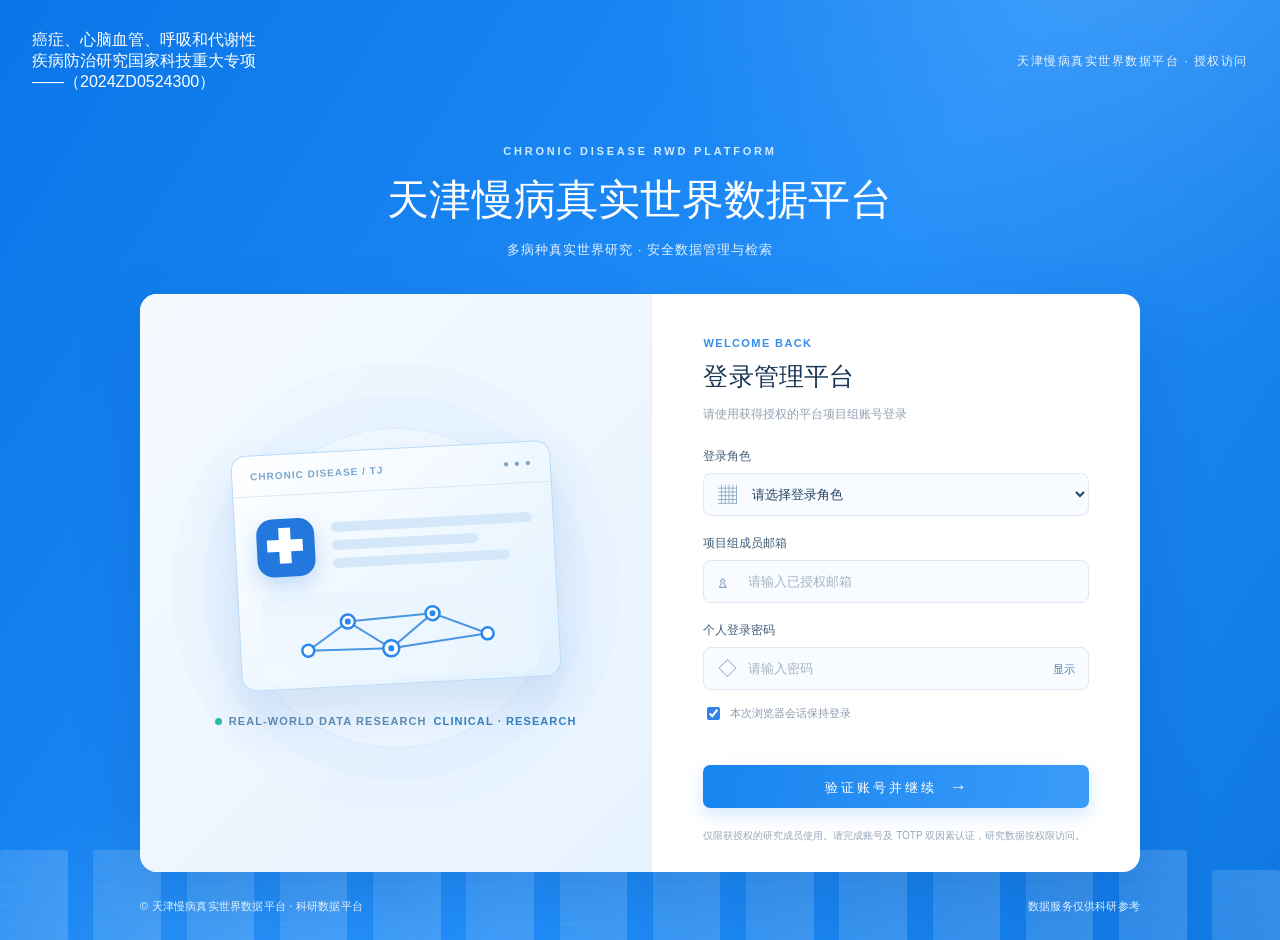
==== commit bd60a280: "Unify clinical login grant title with national research project branding" ====
--- a/clinical-preview/index.html
+++ b/clinical-preview/index.html
@@ -7,11 +7,11 @@
 <title>天津慢病真实世界数据平台 · 科研数据管理平台</title>
 <link rel="stylesheet" href="../secure-preview/styles.css?v=clinical-preview-1">
 <link rel="stylesheet" href="../local-vault/vault.css?v=clinical-preview-1">
-<link rel="stylesheet" href="clinical.css?v=tj-rwd-brand-1">
+<link rel="stylesheet" href="clinical.css?v=unified-login-20261105">
 </head>
 <body>
 <section class="login-screen" id="loginScreen" aria-labelledby="loginTitle">
-  <div class="login-topline"><div class="login-top-brand"><span class="login-top-cross">✚</span><div><strong>TIANJIN CHRONIC DISEASE RWD</strong><small>REAL-WORLD RESEARCH DATA</small></div></div><span class="login-top-right">天津慢病真实世界数据平台 · 授权访问</span></div>
+  <div class="login-topline"><div class="login-top-brand"><div class="project-grant-name">癌症、心脑血管、呼吸和代谢性<br>疾病防治研究国家科技重大专项<br>——（2024ZD0524300）</div></div><span class="login-top-right">天津慢病真实世界数据平台 · 授权访问</span></div>
   <div class="login-heading"><span>CHRONIC DISEASE RWD PLATFORM</span><h1 id="loginTitle">天津慢病真实世界数据平台</h1><p>多病种真实世界研究 · 安全数据管理与检索</p></div>
   <div class="login-card">
     <div class="login-visual" aria-hidden="true">
@@ -56,6 +56,6 @@
 <script src="cohort-config.js?v=tj-cv-1" defer></script>
 <script src="../secure-preview/vendor/qrcodegen.min.js?v=totp-svg-2" defer></script>
 <script src="network-guard.js?v=tj-cv-field-fix-4" defer></script>
-<script src="auth.js?v=tj-rwd-sample50000-1" defer></script>
+<script src="auth.js?v=tj-rwd-sample50312-1" defer></script>
 </body>
 </html>
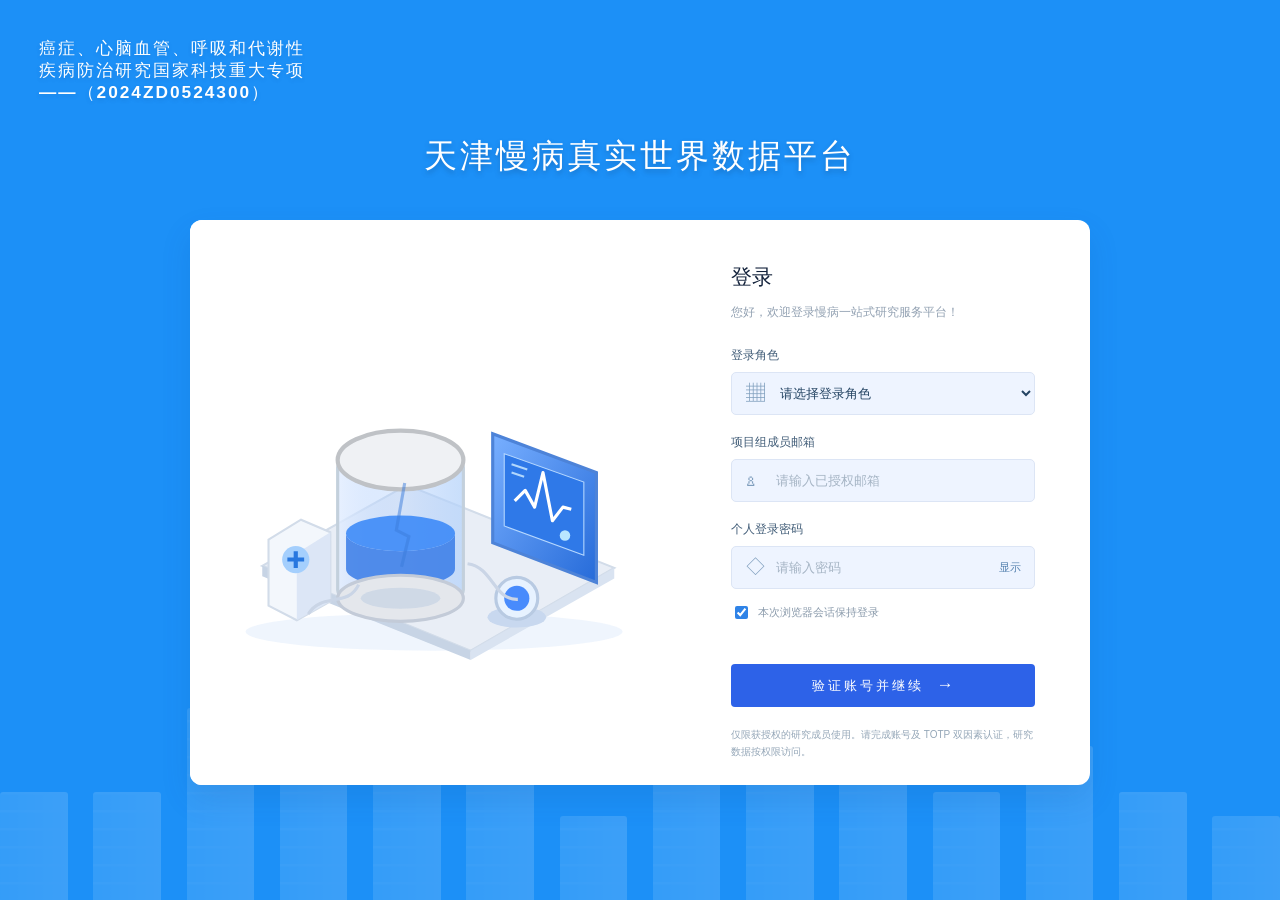
==== commit b555284e: "Match clinical portal login text and medical artwork to risk-factor platform" ====
--- a/clinical-preview/index.html
+++ b/clinical-preview/index.html
@@ -7,19 +7,50 @@
 <title>天津慢病真实世界数据平台 · 科研数据管理平台</title>
 <link rel="stylesheet" href="../secure-preview/styles.css?v=clinical-preview-1">
 <link rel="stylesheet" href="../local-vault/vault.css?v=clinical-preview-1">
-<link rel="stylesheet" href="clinical.css?v=unified-login-20261105">
+<link rel="stylesheet" href="clinical.css?v=matched-risk-ui-20261105-2">
 </head>
 <body>
 <section class="login-screen" id="loginScreen" aria-labelledby="loginTitle">
   <div class="login-topline"><div class="login-top-brand"><div class="project-grant-name">癌症、心脑血管、呼吸和代谢性<br>疾病防治研究国家科技重大专项<br>——（2024ZD0524300）</div></div><span class="login-top-right">天津慢病真实世界数据平台 · 授权访问</span></div>
-  <div class="login-heading"><span>CHRONIC DISEASE RWD PLATFORM</span><h1 id="loginTitle">天津慢病真实世界数据平台</h1><p>多病种真实世界研究 · 安全数据管理与检索</p></div>
+  <div class="login-heading"><h1 id="loginTitle">天津慢病真实世界数据平台</h1></div>
   <div class="login-card">
-    <div class="login-visual" aria-hidden="true">
-      <div class="login-visual-glow"></div><div class="medical-panel"><div class="medical-panel-top"><span>CHRONIC DISEASE / TJ</span><span>● ● ●</span></div><div class="medical-panel-content"><div class="medical-panel-symbol">✚</div><div class="medical-panel-lines"><b></b><b></b><b></b></div></div><div class="medical-chart"><svg width="220" height="72" viewBox="0 0 220 72" xmlns="http://www.w3.org/2000/svg" aria-hidden="true"><g fill="none" stroke="#3184dc" stroke-width="2" opacity=".85"><path d="M18 48 L59 21 L101 50 L144 17 L198 40 M59 21 L144 17 M101 50 L198 40 M18 48 L101 50"/></g><g fill="#ffffff" stroke="#2987ed" stroke-width="2.5"><circle cx="18" cy="48" r="6"/><circle cx="59" cy="21" r="7"/><circle cx="101" cy="50" r="8"/><circle cx="144" cy="17" r="7"/><circle cx="198" cy="40" r="6"/></g><g fill="#2987ed"><circle cx="101" cy="50" r="3"/><circle cx="59" cy="21" r="3"/><circle cx="144" cy="17" r="3"/></g></svg></div></div>
-      <div class="login-visual-footer"><span class="visual-status-dot"></span> REAL-WORLD DATA RESEARCH <span class="visual-year">CLINICAL · RESEARCH</span></div>
-    </div>
+    <div class="login-visual" aria-hidden="true" aria-hidden="true">
+      <svg class="login-medical-art" viewBox="0 0 420 300" xmlns="http://www.w3.org/2000/svg">
+        <defs>
+          <linearGradient id="unitSide" x1="0" x2="1"><stop stop-color="#bcd5fa"/><stop offset="1" stop-color="#ecf4ff"/></linearGradient>
+          <linearGradient id="unitBlue" x1="0" x2="1" y1="0" y2="1"><stop stop-color="#78afff"/><stop offset="1" stop-color="#266bd9"/></linearGradient>
+          <linearGradient id="glass" x1="0" x2="1"><stop stop-color="#e2edff" stop-opacity=".82"/><stop offset=".5" stop-color="#a5c8fc" stop-opacity=".32"/><stop offset="1" stop-color="#b7d4fa" stop-opacity=".76"/></linearGradient>
+        </defs>
+        <ellipse cx="211" cy="269" rx="180" ry="18" fill="#d8e6f9" opacity=".4"/>
+        <path d="M47 206 185 129 383 208 246 287Z" fill="#e9eef6" stroke="#d2dce9" stroke-width="2"/>
+        <path d="m47 206 199 81v9L47 216Z" fill="#c7d4e5"/>
+        <path d="m246 287 137-79v10l-137 78Z" fill="#d9e3f1"/>
+        <g transform="translate(267 66)">
+          <path d="M0 14 99 51v105L0 118Z" fill="url(#unitBlue)" stroke="#4d83d8" stroke-width="3"/>
+          <path d="M11 33 87 60v70l-76-28Z" fill="#2f79e8" stroke="#b7d9ff"/>
+          <path d="m21 78 10-10 9 16 8-33 9 46 10-13 8 2" stroke="white" fill="none" stroke-width="3" stroke-linejoin="round"/>
+          <circle cx="69" cy="111" r="5" fill="#b9e6ff"/><path d="m18 43 15 5m-15 3 12 4" stroke="#b1d7fc" stroke-width="2"/>
+        </g>
+        <g transform="translate(119 55)">
+          <rect x="0" y="50" width="120" height="131" rx="7" fill="url(#glass)" stroke="#c3d0dc" stroke-width="3"/>
+          <ellipse cx="60" cy="50" rx="60" ry="28" fill="#eff1f4" stroke="#bfc2c6" stroke-width="4"/>
+          <path d="M8 120a52 17 0 0 0 104 0v34a52 17 0 0 1-104 0Z" fill="#357ae7" opacity=".83"/>
+          <ellipse cx="60" cy="120" rx="52" ry="17" fill="#3988f8" opacity=".87"/>
+          <ellipse cx="60" cy="182" rx="60" ry="22" fill="#e4e7ec" stroke="#c3cbd8" stroke-width="3"/>
+          <ellipse cx="60" cy="182" rx="38" ry="10" fill="#c6d3e4" opacity=".7"/>
+          <path d="m64 72-8 45 12 6-7 29" fill="none" stroke="#3b7ddb" stroke-width="3" opacity=".5"/>
+        </g>
+        <g transform="translate(53 159)">
+          <path d="m0 22 31-19 28 12v66L27 99 0 85Z" fill="#f3f7fc" stroke="#d2dce9" stroke-width="2"/>
+          <path d="m27 35 32-20v66L27 99Z" fill="#dce6f6"/>
+          <circle cx="26" cy="41" r="13" fill="#a4cffd"/>
+          <path d="M26 33v16m-8-8h16" stroke="#2777df" stroke-width="4"/>
+        </g>
+        <g transform="translate(272 222)"><ellipse cx="18" cy="33" rx="28" ry="10" fill="#c8d8ef"/><circle cx="18" cy="15" r="20" fill="#e7f2ff" stroke="#b8cae2" stroke-width="3"/><circle cx="18" cy="15" r="12" fill="#488bfc"/></g>
+        <path d="M91 252c13-21 38-6 48-28m104-20c24 3 25 35 48 34" stroke="#cad5e6" stroke-width="3" fill="none"/>
+      </svg></div>
     <div class="login-form-wrap">
-      <div class="login-form-eyebrow">WELCOME BACK</div><h2>登录管理平台</h2><p class="login-subtitle">请使用获得授权的平台项目组账号登录</p>
+      <h2>登录</h2><p class="login-subtitle">您好，欢迎登录慢病一站式研究服务平台！</p>
       <form id="loginForm" autocomplete="on" novalidate>
         <label for="loginRole">登录角色</label><div class="login-field"><span class="field-prefix">▦</span><select id="loginRole" name="role" required><option value="" selected disabled>请选择登录角色</option><option value="project">项目组</option></select></div>
         <label for="loginUsername">项目组成员邮箱</label><div class="login-field"><span class="field-prefix">♙</span><input type="email" id="loginUsername" name="email" autocomplete="email" spellcheck="false" placeholder="请输入已授权邮箱" required maxlength="150"></div>
@@ -48,7 +79,7 @@
       <p class="login-safety-note">仅限获授权的研究成员使用。请完成账号及 TOTP 双因素认证，研究数据按权限访问。</p>
     </div>
   </div>
-  <div class="login-bottom"><span>© 天津慢病真实世界数据平台 · 科研数据平台</span><span>数据服务仅供科研参考</span></div>
+  <div class="login-bottom"><span>Copyright © 2026 天津慢病真实世界数据平台</span></div>
   <div class="login-cityline" aria-hidden="true"><i></i><i></i><i></i><i></i><i></i><i></i><i></i><i></i><i></i><i></i><i></i><i></i><i></i><i></i></div>
 </section>
 <div id="app" class="app"></div>
--- a/clinical-preview/clinical.css
+++ b/clinical-preview/clinical.css
@@ -69,3 +69,43 @@
 .login-top-brand strong{letter-spacing:.35px;line-height:1.4}
 .login-top-brand small{letter-spacing:1.1px}
 @media(max-width:780px){.login-top-brand strong{font-size:11px}.vault-brand strong{font-size:13px}}
+
+/* Shared national research program login identity — 2026-11-05. */
+.login-screen{background:#1c90f7;padding:37px 39px 24px}
+.login-screen:before,.login-screen:after{display:none}
+.login-topline{width:100%;max-width:none;align-items:flex-start}
+.login-top-brand{align-items:flex-start}
+.project-grant-name{font-size:clamp(15px,1.35vw,24px);font-weight:800;line-height:1.28;letter-spacing:2px;color:#fff;text-shadow:0 2px 4px rgba(0,51,113,.15)}
+.login-top-right{display:none}
+.login-heading{margin:24px 0 33px}
+.login-heading>span{display:none}
+.login-heading h1{font-size:clamp(26px,2.55vw,43px);font-weight:800;letter-spacing:3px;text-shadow:0 3px 5px rgba(19,65,121,.35);margin:8px 0}
+.login-heading p{font-size:12px;color:#e5f4ff}
+.login-card{width:min(900px,100%);min-height:440px;grid-template-columns:1.08fr .92fr;border-radius:12px;box-shadow:0 14px 30px rgba(12,72,145,.13)}
+.login-visual{background:#fff;border-right:0}
+.login-visual-glow{opacity:.65}
+.login-form-wrap{padding:43px clamp(26px,4.3vw,65px) 24px}
+.login-form-wrap h2{font-size:21px;color:#14233c}
+.login-form-eyebrow{display:none}
+.login-field input,.login-field select{background:#eef4ff;border-color:#dce5f5;border-radius:5px}
+.login-submit{background:#2d62e8;border-radius:4px;box-shadow:none}
+.login-submit:hover:not(:disabled){background:#1a53d5}
+.login-bottom{margin-top:auto;padding-top:28px;justify-content:center;color:#e6f5ff}
+.login-bottom span:last-child{display:none}
+.login-cityline{height:240px;opacity:.14}
+@media(max-width:780px){
+ .login-screen{padding:23px 18px 21px}
+ .project-grant-name{font-size:clamp(12px,2.2vw,17px);letter-spacing:1px}
+ .login-heading{margin:31px 0 24px}
+ .login-card{max-width:500px;grid-template-columns:1fr}
+ .login-visual{min-height:165px;padding:12px}
+ .login-form-wrap{padding:24px 28px 29px}
+ .login-bottom{padding-top:18px}
+}
+@media(max-width:480px){
+ .project-grant-name{font-size:12px;letter-spacing:.2px}
+ .login-heading h1{font-size:24px;letter-spacing:.5px}
+ .login-heading p{font-size:11px}
+ .login-visual{min-height:125px}
+ .login-form-wrap{padding:22px}
+}
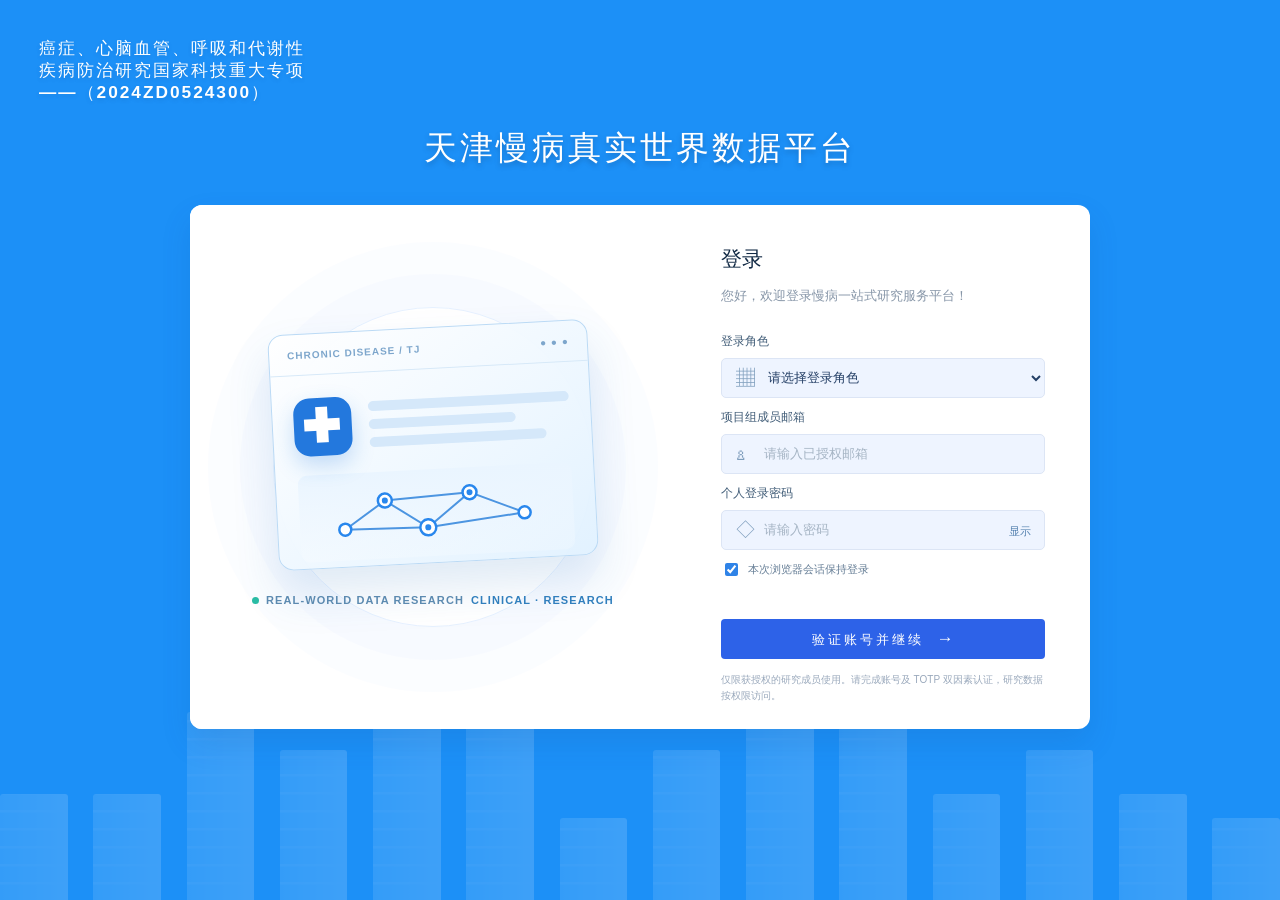
==== commit 8fde5b4a: "Restore original clinical illustration while retaining unified platform login design" ====
--- a/clinical-preview/index.html
+++ b/clinical-preview/index.html
@@ -7,48 +7,17 @@
 <title>天津慢病真实世界数据平台 · 科研数据管理平台</title>
 <link rel="stylesheet" href="../secure-preview/styles.css?v=clinical-preview-1">
 <link rel="stylesheet" href="../local-vault/vault.css?v=clinical-preview-1">
-<link rel="stylesheet" href="clinical.css?v=matched-risk-ui-20261105-2">
+<link rel="stylesheet" href="clinical.css?v=restore-clinical-illustration-20261105">
 </head>
 <body>
 <section class="login-screen" id="loginScreen" aria-labelledby="loginTitle">
   <div class="login-topline"><div class="login-top-brand"><div class="project-grant-name">癌症、心脑血管、呼吸和代谢性<br>疾病防治研究国家科技重大专项<br>——（2024ZD0524300）</div></div><span class="login-top-right">天津慢病真实世界数据平台 · 授权访问</span></div>
   <div class="login-heading"><h1 id="loginTitle">天津慢病真实世界数据平台</h1></div>
   <div class="login-card">
-    <div class="login-visual" aria-hidden="true" aria-hidden="true">
-      <svg class="login-medical-art" viewBox="0 0 420 300" xmlns="http://www.w3.org/2000/svg">
-        <defs>
-          <linearGradient id="unitSide" x1="0" x2="1"><stop stop-color="#bcd5fa"/><stop offset="1" stop-color="#ecf4ff"/></linearGradient>
-          <linearGradient id="unitBlue" x1="0" x2="1" y1="0" y2="1"><stop stop-color="#78afff"/><stop offset="1" stop-color="#266bd9"/></linearGradient>
-          <linearGradient id="glass" x1="0" x2="1"><stop stop-color="#e2edff" stop-opacity=".82"/><stop offset=".5" stop-color="#a5c8fc" stop-opacity=".32"/><stop offset="1" stop-color="#b7d4fa" stop-opacity=".76"/></linearGradient>
-        </defs>
-        <ellipse cx="211" cy="269" rx="180" ry="18" fill="#d8e6f9" opacity=".4"/>
-        <path d="M47 206 185 129 383 208 246 287Z" fill="#e9eef6" stroke="#d2dce9" stroke-width="2"/>
-        <path d="m47 206 199 81v9L47 216Z" fill="#c7d4e5"/>
-        <path d="m246 287 137-79v10l-137 78Z" fill="#d9e3f1"/>
-        <g transform="translate(267 66)">
-          <path d="M0 14 99 51v105L0 118Z" fill="url(#unitBlue)" stroke="#4d83d8" stroke-width="3"/>
-          <path d="M11 33 87 60v70l-76-28Z" fill="#2f79e8" stroke="#b7d9ff"/>
-          <path d="m21 78 10-10 9 16 8-33 9 46 10-13 8 2" stroke="white" fill="none" stroke-width="3" stroke-linejoin="round"/>
-          <circle cx="69" cy="111" r="5" fill="#b9e6ff"/><path d="m18 43 15 5m-15 3 12 4" stroke="#b1d7fc" stroke-width="2"/>
-        </g>
-        <g transform="translate(119 55)">
-          <rect x="0" y="50" width="120" height="131" rx="7" fill="url(#glass)" stroke="#c3d0dc" stroke-width="3"/>
-          <ellipse cx="60" cy="50" rx="60" ry="28" fill="#eff1f4" stroke="#bfc2c6" stroke-width="4"/>
-          <path d="M8 120a52 17 0 0 0 104 0v34a52 17 0 0 1-104 0Z" fill="#357ae7" opacity=".83"/>
-          <ellipse cx="60" cy="120" rx="52" ry="17" fill="#3988f8" opacity=".87"/>
-          <ellipse cx="60" cy="182" rx="60" ry="22" fill="#e4e7ec" stroke="#c3cbd8" stroke-width="3"/>
-          <ellipse cx="60" cy="182" rx="38" ry="10" fill="#c6d3e4" opacity=".7"/>
-          <path d="m64 72-8 45 12 6-7 29" fill="none" stroke="#3b7ddb" stroke-width="3" opacity=".5"/>
-        </g>
-        <g transform="translate(53 159)">
-          <path d="m0 22 31-19 28 12v66L27 99 0 85Z" fill="#f3f7fc" stroke="#d2dce9" stroke-width="2"/>
-          <path d="m27 35 32-20v66L27 99Z" fill="#dce6f6"/>
-          <circle cx="26" cy="41" r="13" fill="#a4cffd"/>
-          <path d="M26 33v16m-8-8h16" stroke="#2777df" stroke-width="4"/>
-        </g>
-        <g transform="translate(272 222)"><ellipse cx="18" cy="33" rx="28" ry="10" fill="#c8d8ef"/><circle cx="18" cy="15" r="20" fill="#e7f2ff" stroke="#b8cae2" stroke-width="3"/><circle cx="18" cy="15" r="12" fill="#488bfc"/></g>
-        <path d="M91 252c13-21 38-6 48-28m104-20c24 3 25 35 48 34" stroke="#cad5e6" stroke-width="3" fill="none"/>
-      </svg></div>
+    <div class="login-visual" aria-hidden="true">
+      <div class="login-visual-glow"></div><div class="medical-panel"><div class="medical-panel-top"><span>CHRONIC DISEASE / TJ</span><span>● ● ●</span></div><div class="medical-panel-content"><div class="medical-panel-symbol">✚</div><div class="medical-panel-lines"><b></b><b></b><b></b></div></div><div class="medical-chart"><svg width="220" height="72" viewBox="0 0 220 72" xmlns="http://www.w3.org/2000/svg" aria-hidden="true"><g fill="none" stroke="#3184dc" stroke-width="2" opacity=".85"><path d="M18 48 L59 21 L101 50 L144 17 L198 40 M59 21 L144 17 M101 50 L198 40 M18 48 L101 50"/></g><g fill="#ffffff" stroke="#2987ed" stroke-width="2.5"><circle cx="18" cy="48" r="6"/><circle cx="59" cy="21" r="7"/><circle cx="101" cy="50" r="8"/><circle cx="144" cy="17" r="7"/><circle cx="198" cy="40" r="6"/></g><g fill="#2987ed"><circle cx="101" cy="50" r="3"/><circle cx="59" cy="21" r="3"/><circle cx="144" cy="17" r="3"/></g></svg></div></div>
+      <div class="login-visual-footer"><span class="visual-status-dot"></span> REAL-WORLD DATA RESEARCH <span class="visual-year">CLINICAL · RESEARCH</span></div>
+    </div>
     <div class="login-form-wrap">
       <h2>登录</h2><p class="login-subtitle">您好，欢迎登录慢病一站式研究服务平台！</p>
       <form id="loginForm" autocomplete="on" novalidate>
--- a/clinical-preview/clinical.css
+++ b/clinical-preview/clinical.css
@@ -109,3 +109,71 @@
  .login-visual{min-height:125px}
  .login-form-wrap{padding:22px}
 }
+
+/* Match risk-factor platform typography, hero, illustration and layout (2026-11-05). */
+.login-screen{position:relative;min-height:100svh;background:#1c90f7;padding:37px 39px 25px;overflow-x:hidden;overflow-y:auto;
+  font-family:-apple-system,BlinkMacSystemFont,"Microsoft Yahei","PingFang SC",Arial,sans-serif}
+.login-topline{width:100%;max-width:none;align-items:flex-start}
+.project-grant-name{font-size:clamp(15px,1.35vw,24px);font-weight:800;line-height:1.28;letter-spacing:2px;
+  color:#fff;text-shadow:0 2px 4px rgba(0,51,113,.15)}
+.login-heading{position:relative;z-index:2;text-align:center;margin:24px 0 35px}
+.login-heading h1{font-size:clamp(26px,2.55vw,43px);font-weight:800;letter-spacing:3px;
+  line-height:1.3;color:#fff;margin:0;text-shadow:0 3px 5px rgba(19,65,121,.35)}
+.login-card{width:min(900px,100%);min-height:440px;max-height:none;display:grid;grid-template-columns:1.08fr .92fr;
+  padding:0;border-radius:12px;box-shadow:0 14px 30px rgba(12,72,145,.13);background:#fff;
+  color:#1d354d;overflow:visible}
+.login-visual{position:relative;min-width:0;background:#fff;border:0;border-radius:12px 0 0 12px;
+  display:flex;align-items:center;justify-content:center;flex-direction:column;padding:24px 15px}
+.login-medical-art{width:100%;max-width:400px;max-height:310px}
+.login-form-wrap{min-width:0;padding:40px clamp(25px,3.5vw,56px) 25px;display:flex;flex-direction:column;justify-content:center}
+.login-form-wrap h2{font-size:21px;font-weight:700;margin:0 0 12px;color:#122a45;text-align:left}
+.login-subtitle{font-size:13px;color:#8796a8;margin:0 0 15px;line-height:1.7}
+.login-form-wrap form>label,.login-form-wrap form>div>label{font-size:12px;font-weight:600;color:#435b72}
+.login-form-wrap form>label{margin:11px 0 6px}
+.login-field{margin-bottom:10px}
+.login-field input,.login-field select{width:100%;height:40px;border:1px solid #dce5f5;border-radius:5px;
+  background:#eef4ff;padding:9px 42px;font-size:13px;color:#243f66}
+.login-field input:focus,.login-field select:focus{border-color:#3b82f6;box-shadow:0 0 0 3px #3b82f61d}
+.login-submit{min-height:39px;height:40px;border:0;border-radius:4px;background:#2d62e8;box-shadow:none;
+  color:#fff;font-size:13px;font-weight:700}
+.login-submit:hover:not(:disabled){background:#1a53d5}
+.login-options{margin:3px 0 12px}
+.login-options .remember-label{font-size:11px;color:#667e96}
+.login-safety-note{font-size:10px;color:#9aa9bc;line-height:1.6;margin-top:13px}
+.login-bottom{width:min(900px,100%);margin-top:auto;padding-top:38px;justify-content:center;
+  text-align:center;font-size:12px;color:#e6f3ff}
+.login-cityline{height:235px;opacity:.15;z-index:-1}
+.login-cityline i{background:repeating-linear-gradient(0deg,transparent 0,transparent 15px,#ffffffad 16px,#ffffffad 18px),
+  linear-gradient(90deg,#bde4ff,#ffffff)}
+/* Cross-site consistent interior palette, without changing navigation or data functions. */
+.vault-shell{font-family:-apple-system,BlinkMacSystemFont,"Microsoft Yahei","PingFang SC",Arial,sans-serif;
+  background:#f4f7fd;color:#10264a}
+.vault-sidebar{background:linear-gradient(180deg,#184c91,#143960)}
+.vault-nav.active{background:#287fde}
+.vault-nav:hover{background:#25609b}
+.vault-hero{background:linear-gradient(108deg,#2865e7,#5c9cf3);border-radius:17px}
+.vault-hero h1{font-size:27px;font-weight:800;letter-spacing:.2px}
+.vault-block,.vault-stat{border-color:#e1eaf6;border-radius:17px}
+.vault-block-head h2{font-size:17px;color:#173766}
+.vault-primary{background:linear-gradient(90deg,#287fde,#3aa4ed);border-color:transparent;border-radius:9px;font-size:12px}
+.vault-primary:hover{background:#2476cc}
+.vault-stat strong{color:#213f66}
+.vault-bar-track>div{background:linear-gradient(90deg,#287fde,#3aa4ed)}
+@media(max-width:800px){
+ .login-screen{padding:23px 18px 21px}
+ .project-grant-name{font-size:clamp(12px,2.2vw,17px);letter-spacing:1px}
+ .login-heading{margin:31px 0 24px}
+ .login-heading h1{font-size:26px;letter-spacing:.7px}
+ .login-card{max-width:500px;grid-template-columns:1fr}
+ .login-visual{min-height:165px;border-radius:12px 12px 0 0;padding:12px}
+ .login-medical-art{max-height:153px}
+ .login-form-wrap{padding:24px 28px 29px}
+ .login-bottom{padding-top:20px}
+}
+@media(max-width:480px){
+ .project-grant-name{font-size:12px;letter-spacing:.2px}
+ .login-heading h1{font-size:24px}
+ .login-visual{min-height:128px}
+ .login-medical-art{max-height:125px}
+ .login-form-wrap{padding:22px}
+}
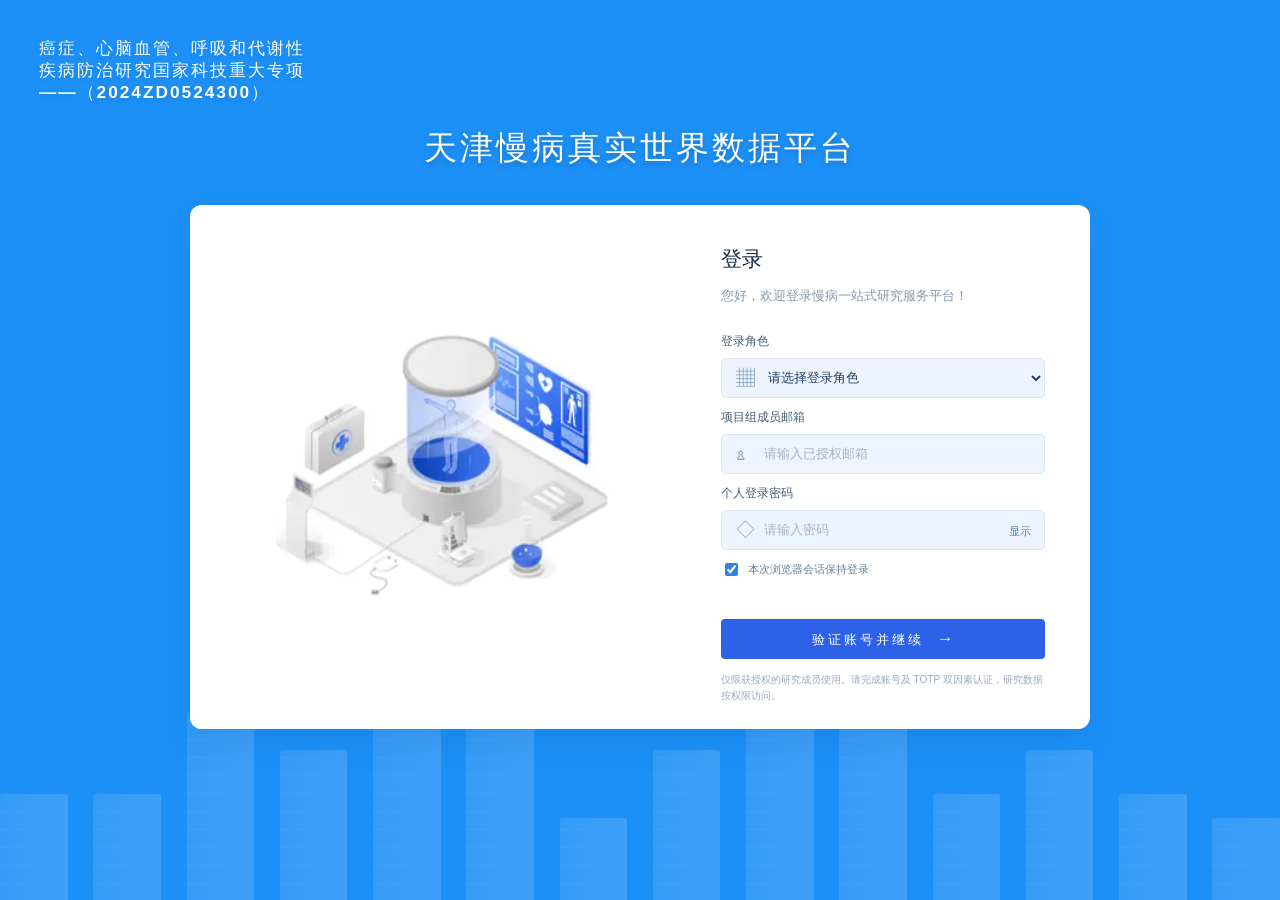
==== commit f844b26e: "Restore exact 3D clinical illustration from original screenshot, remove generic vectors" ====
--- a/clinical-preview/index.html
+++ b/clinical-preview/index.html
@@ -7,7 +7,7 @@
 <title>天津慢病真实世界数据平台 · 科研数据管理平台</title>
 <link rel="stylesheet" href="../secure-preview/styles.css?v=clinical-preview-1">
 <link rel="stylesheet" href="../local-vault/vault.css?v=clinical-preview-1">
-<link rel="stylesheet" href="clinical.css?v=restore-clinical-illustration-20261105">
+<link rel="stylesheet" href="clinical.css?v=original-3d-recovery-20261105a">
 </head>
 <body>
 <section class="login-screen" id="loginScreen" aria-labelledby="loginTitle">
@@ -15,8 +15,7 @@
   <div class="login-heading"><h1 id="loginTitle">天津慢病真实世界数据平台</h1></div>
   <div class="login-card">
     <div class="login-visual" aria-hidden="true">
-      <div class="login-visual-glow"></div><div class="medical-panel"><div class="medical-panel-top"><span>CHRONIC DISEASE / TJ</span><span>● ● ●</span></div><div class="medical-panel-content"><div class="medical-panel-symbol">✚</div><div class="medical-panel-lines"><b></b><b></b><b></b></div></div><div class="medical-chart"><svg width="220" height="72" viewBox="0 0 220 72" xmlns="http://www.w3.org/2000/svg" aria-hidden="true"><g fill="none" stroke="#3184dc" stroke-width="2" opacity=".85"><path d="M18 48 L59 21 L101 50 L144 17 L198 40 M59 21 L144 17 M101 50 L198 40 M18 48 L101 50"/></g><g fill="#ffffff" stroke="#2987ed" stroke-width="2.5"><circle cx="18" cy="48" r="6"/><circle cx="59" cy="21" r="7"/><circle cx="101" cy="50" r="8"/><circle cx="144" cy="17" r="7"/><circle cx="198" cy="40" r="6"/></g><g fill="#2987ed"><circle cx="101" cy="50" r="3"/><circle cx="59" cy="21" r="3"/><circle cx="144" cy="17" r="3"/></g></svg></div></div>
-      <div class="login-visual-footer"><span class="visual-status-dot"></span> REAL-WORLD DATA RESEARCH <span class="visual-year">CLINICAL · RESEARCH</span></div>
+      <img class="clinical-original-art" src="./clinical-original-3d.webp?v=20261105-original" width="340" height="278" alt="" decoding="async">
     </div>
     <div class="login-form-wrap">
       <h2>登录</h2><p class="login-subtitle">您好，欢迎登录慢病一站式研究服务平台！</p>
--- a/clinical-preview/clinical.css
+++ b/clinical-preview/clinical.css
@@ -177,3 +177,57 @@
  .login-medical-art{max-height:125px}
  .login-form-wrap{padding:22px}
 }
+
+/* Keep the first portal's distinct, original clinical-data illustration. */
+.login-visual{
+  background:linear-gradient(135deg,#f5faff 0%,#e7f3ff 100%);
+  border-right:1px solid #e8f0f9;
+  overflow:hidden;
+  padding:35px 23px 25px;
+}
+.login-visual-glow{
+  width:320px;
+  height:320px;
+  opacity:.65;
+}
+.login-visual-footer{
+  position:relative;
+  z-index:2;
+  margin-top:31px;
+  font-size:10px;
+  color:#5c8ab0;
+  letter-spacing:1.1px;
+}
+@media(max-width:800px){
+  .login-visual{padding:16px;min-height:170px;overflow:hidden}
+  .login-visual-glow{width:220px;height:220px}
+  .login-visual-footer{margin-top:13px;font-size:8px}
+}
+@media(max-width:480px){
+  .login-visual{min-height:140px}
+}
+
+/* Image recovered from the user's original login screenshot; no duplicate SVG artwork. */
+.login-screen .login-card .login-visual{
+  background:#fff;
+  border-right:0;
+  overflow:hidden;
+  padding:24px 16px;
+}
+.login-screen .clinical-original-art{
+  display:block;
+  width:100%;
+  max-width:410px;
+  height:auto;
+  max-height:355px;
+  object-fit:contain;
+  margin:auto;
+}
+@media(max-width:800px){
+  .login-screen .login-card .login-visual{min-height:165px;padding:12px 16px}
+  .login-screen .clinical-original-art{max-height:153px;width:auto;max-width:100%}
+}
+@media(max-width:480px){
+  .login-screen .login-card .login-visual{min-height:128px;padding:8px 14px}
+  .login-screen .clinical-original-art{max-height:125px}
+}
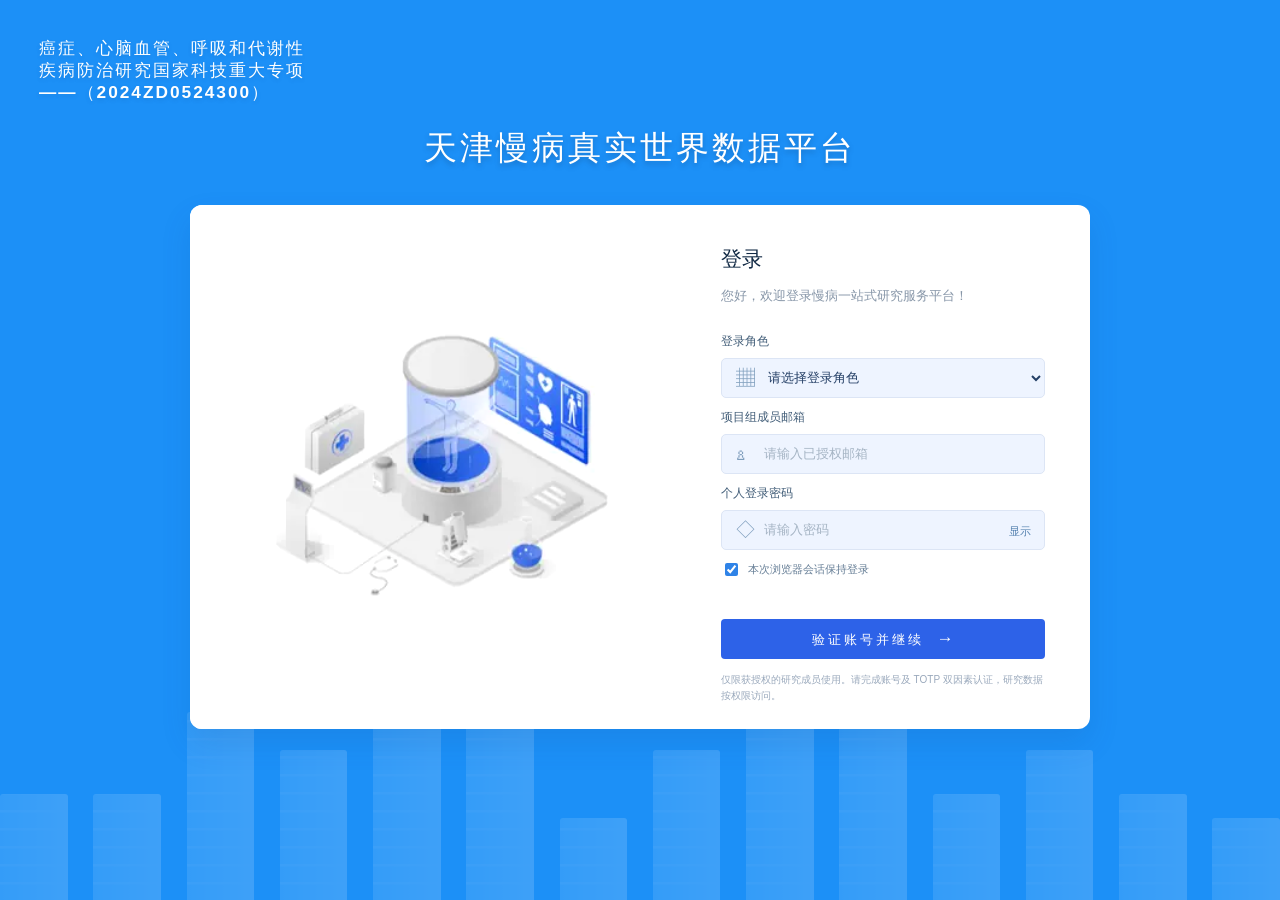
==== commit 8b76e848: "Repoint clinical portal to standalone 3D illustration and add dedicated Pages deployment workflow" ====
--- a/clinical-preview/index.html
+++ b/clinical-preview/index.html
@@ -7,7 +7,7 @@
 <title>天津慢病真实世界数据平台 · 科研数据管理平台</title>
 <link rel="stylesheet" href="../secure-preview/styles.css?v=clinical-preview-1">
 <link rel="stylesheet" href="../local-vault/vault.css?v=clinical-preview-1">
-<link rel="stylesheet" href="clinical.css?v=original-3d-recovery-20261105a">
+<link rel="stylesheet" href="clinical.css?v=clinical-image-20261109c">
 </head>
 <body>
 <section class="login-screen" id="loginScreen" aria-labelledby="loginTitle">
@@ -15,7 +15,7 @@
   <div class="login-heading"><h1 id="loginTitle">天津慢病真实世界数据平台</h1></div>
   <div class="login-card">
     <div class="login-visual" aria-hidden="true">
-      <img class="clinical-original-art" src="./clinical-original-3d.webp?v=20261105-original" width="340" height="278" alt="" decoding="async">
+      <img class="clinical-original-art" src="./clinical-medical-lab-20261109.webp" width="448" height="366" alt="" decoding="sync" fetchpriority="high">
     </div>
     <div class="login-form-wrap">
       <h2>登录</h2><p class="login-subtitle">您好，欢迎登录慢病一站式研究服务平台！</p>
--- a/clinical-preview/clinical.css
+++ b/clinical-preview/clinical.css
@@ -231,3 +231,8 @@
   .login-screen .login-card .login-visual{min-height:128px;padding:8px 14px}
   .login-screen .clinical-original-art{max-height:125px}
 }
+
+/* V2: explicitly show the reference 3D medical lab artwork rather than legacy SVG. */
+.login-screen .login-card .login-visual{background:#fff!important;border:0!important;overflow:hidden;min-height:300px;display:flex;align-items:center;justify-content:center}
+.login-screen .login-card .clinical-original-art{display:block!important;width:min(100%,448px)!important;height:auto!important;max-height:366px;object-fit:contain;filter:contrast(1.035) saturate(1.02);position:relative;z-index:3}
+@media(max-width:800px){.login-screen .login-card .login-visual{min-height:165px}.login-screen .login-card .clinical-original-art{width:auto!important;max-width:100%;max-height:158px}}
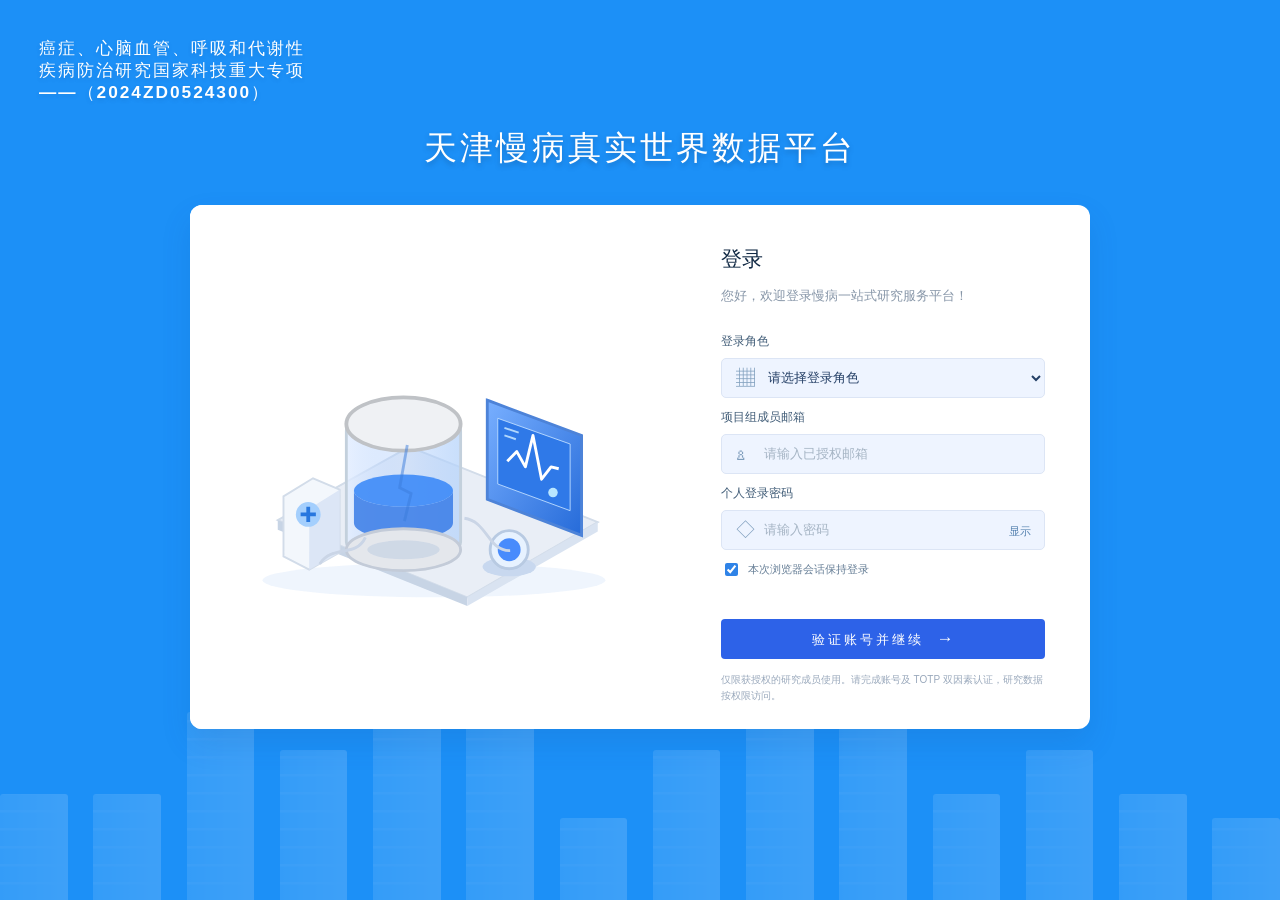
==== commit 0c643865: "Restore previous crisp vector illustration on clinical login page" ====
--- a/clinical-preview/index.html
+++ b/clinical-preview/index.html
@@ -7,7 +7,7 @@
 <title>天津慢病真实世界数据平台 · 科研数据管理平台</title>
 <link rel="stylesheet" href="../secure-preview/styles.css?v=clinical-preview-1">
 <link rel="stylesheet" href="../local-vault/vault.css?v=clinical-preview-1">
-<link rel="stylesheet" href="clinical.css?v=clinical-image-20261109c">
+<link rel="stylesheet" href="clinical.css?v=restore-crisp-illustration-20261109">
 </head>
 <body>
 <section class="login-screen" id="loginScreen" aria-labelledby="loginTitle">
@@ -15,8 +15,40 @@
   <div class="login-heading"><h1 id="loginTitle">天津慢病真实世界数据平台</h1></div>
   <div class="login-card">
     <div class="login-visual" aria-hidden="true">
-      <img class="clinical-original-art" src="./clinical-medical-lab-20261109.webp" width="448" height="366" alt="" decoding="sync" fetchpriority="high">
-    </div>
+      <svg class="login-medical-art" viewBox="0 0 420 300" xmlns="http://www.w3.org/2000/svg">
+        <defs>
+          <linearGradient id="unitSide" x1="0" x2="1"><stop stop-color="#bcd5fa"/><stop offset="1" stop-color="#ecf4ff"/></linearGradient>
+          <linearGradient id="unitBlue" x1="0" x2="1" y1="0" y2="1"><stop stop-color="#78afff"/><stop offset="1" stop-color="#266bd9"/></linearGradient>
+          <linearGradient id="glass" x1="0" x2="1"><stop stop-color="#e2edff" stop-opacity=".82"/><stop offset=".5" stop-color="#a5c8fc" stop-opacity=".32"/><stop offset="1" stop-color="#b7d4fa" stop-opacity=".76"/></linearGradient>
+        </defs>
+        <ellipse cx="211" cy="269" rx="180" ry="18" fill="#d8e6f9" opacity=".4"/>
+        <path d="M47 206 185 129 383 208 246 287Z" fill="#e9eef6" stroke="#d2dce9" stroke-width="2"/>
+        <path d="m47 206 199 81v9L47 216Z" fill="#c7d4e5"/>
+        <path d="m246 287 137-79v10l-137 78Z" fill="#d9e3f1"/>
+        <g transform="translate(267 66)">
+          <path d="M0 14 99 51v105L0 118Z" fill="url(#unitBlue)" stroke="#4d83d8" stroke-width="3"/>
+          <path d="M11 33 87 60v70l-76-28Z" fill="#2f79e8" stroke="#b7d9ff"/>
+          <path d="m21 78 10-10 9 16 8-33 9 46 10-13 8 2" stroke="white" fill="none" stroke-width="3" stroke-linejoin="round"/>
+          <circle cx="69" cy="111" r="5" fill="#b9e6ff"/><path d="m18 43 15 5m-15 3 12 4" stroke="#b1d7fc" stroke-width="2"/>
+        </g>
+        <g transform="translate(119 55)">
+          <rect x="0" y="50" width="120" height="131" rx="7" fill="url(#glass)" stroke="#c3d0dc" stroke-width="3"/>
+          <ellipse cx="60" cy="50" rx="60" ry="28" fill="#eff1f4" stroke="#bfc2c6" stroke-width="4"/>
+          <path d="M8 120a52 17 0 0 0 104 0v34a52 17 0 0 1-104 0Z" fill="#357ae7" opacity=".83"/>
+          <ellipse cx="60" cy="120" rx="52" ry="17" fill="#3988f8" opacity=".87"/>
+          <ellipse cx="60" cy="182" rx="60" ry="22" fill="#e4e7ec" stroke="#c3cbd8" stroke-width="3"/>
+          <ellipse cx="60" cy="182" rx="38" ry="10" fill="#c6d3e4" opacity=".7"/>
+          <path d="m64 72-8 45 12 6-7 29" fill="none" stroke="#3b7ddb" stroke-width="3" opacity=".5"/>
+        </g>
+        <g transform="translate(53 159)">
+          <path d="m0 22 31-19 28 12v66L27 99 0 85Z" fill="#f3f7fc" stroke="#d2dce9" stroke-width="2"/>
+          <path d="m27 35 32-20v66L27 99Z" fill="#dce6f6"/>
+          <circle cx="26" cy="41" r="13" fill="#a4cffd"/>
+          <path d="M26 33v16m-8-8h16" stroke="#2777df" stroke-width="4"/>
+        </g>
+        <g transform="translate(272 222)"><ellipse cx="18" cy="33" rx="28" ry="10" fill="#c8d8ef"/><circle cx="18" cy="15" r="20" fill="#e7f2ff" stroke="#b8cae2" stroke-width="3"/><circle cx="18" cy="15" r="12" fill="#488bfc"/></g>
+        <path d="M91 252c13-21 38-6 48-28m104-20c24 3 25 35 48 34" stroke="#cad5e6" stroke-width="3" fill="none"/>
+      </svg></div>
     <div class="login-form-wrap">
       <h2>登录</h2><p class="login-subtitle">您好，欢迎登录慢病一站式研究服务平台！</p>
       <form id="loginForm" autocomplete="on" novalidate>
